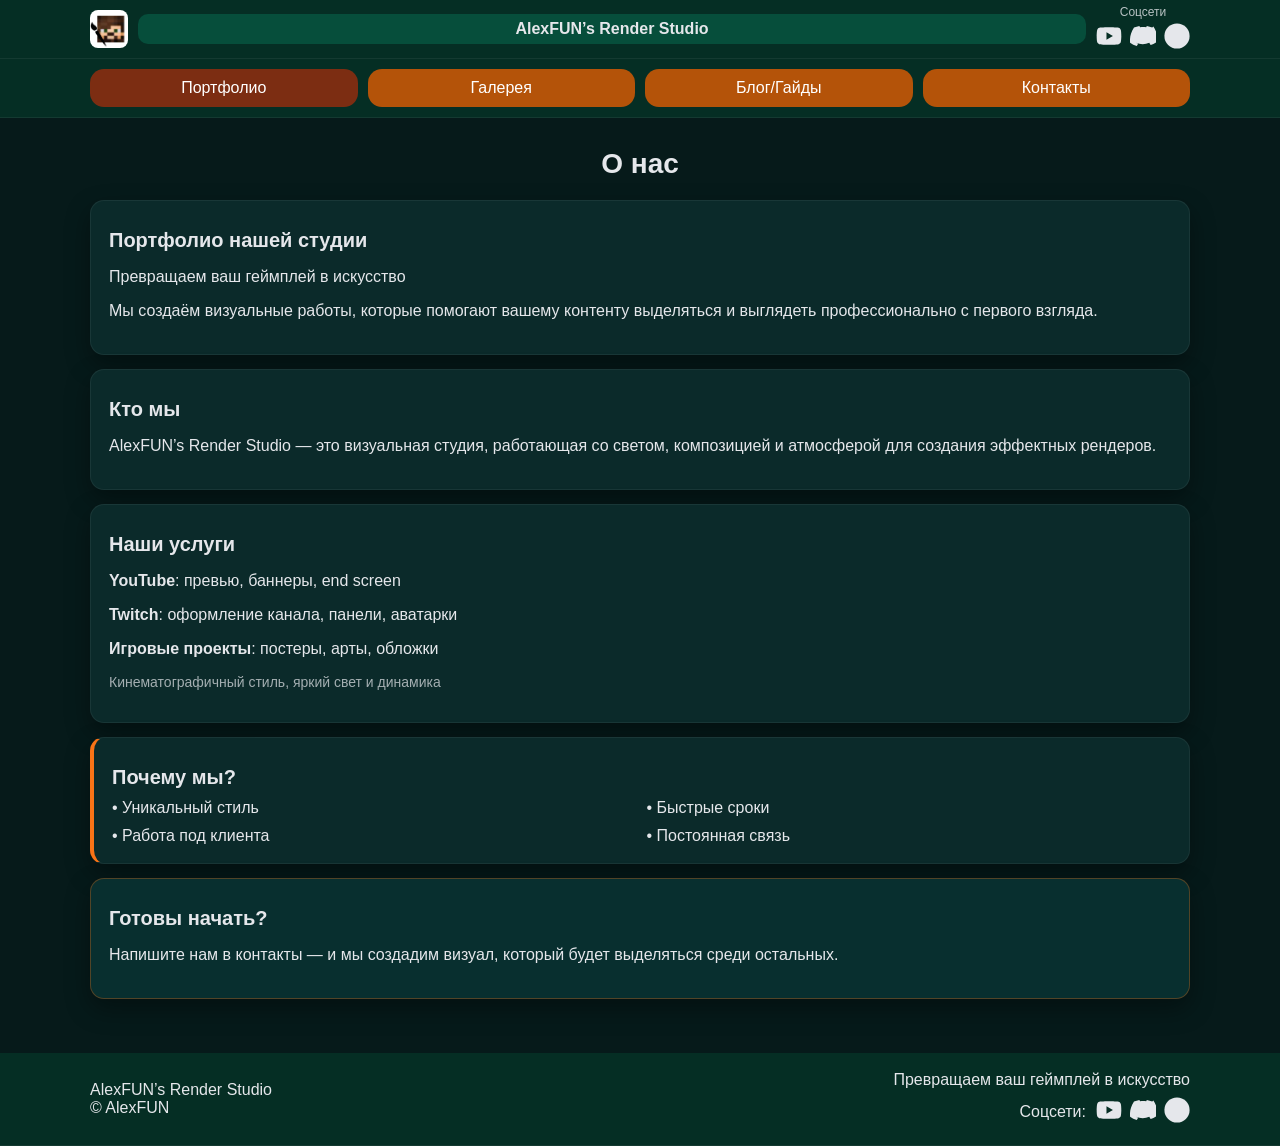
==== index.html @ eb2336ec "Update index.html" ====
<!DOCTYPE html>
<html lang="ru">
<head>
  <meta charset="UTF-8">
  <meta name="viewport" content="width=device-width, initial-scale=1.0">
  <title>Портфолио</title>
  <link rel="stylesheet" href="style.css">
</head>
<body>

<div class="page">

  <header class="top-header">
    <div class="header-inner">

      <div class="brand-left">
        <img class="logo" src="img/logo.jpg" alt="logo">
      </div>

      <div class="brand-center">
        AlexFUN’s Render Studio
      </div>

      <div class="social-top">
        <div class="social-label">Соцсети</div>
        <div class="social-icons">
          <a href="https://youtube.com/@alexfun_yt?si=rc8wTj687oJBsgTy" target="_blank" rel="noopener noreferrer">
            <svg class="social-icon" viewBox="0 0 576 512" aria-label="YouTube" role="img">
              <path d="M549.7 124.1C543.5 100.4 524.9 81.8 501.4 75.5 458.9 64 288.1 64 288.1 64S117.3 64 74.7 75.5C51.2 81.8 32.7 100.4 26.4 124.1 15 167 15 256.4 15 256.4s0 89.4 11.4 132.3c6.3 23.6 24.8 41.5 48.3 47.8 42.6 11.5 213.4 11.5 213.4 11.5s170.8 0 213.4-11.5c23.5-6.3 42-24.2 48.3-47.8 11.4-42.9 11.4-132.3 11.4-132.3s0-89.4-11.4-132.3zM232.2 337.6l0-162.4 142.7 81.2-142.7 81.2z"/>
            </svg>
          </a>
          <a href="https://discord.gg/whpRHEESE" target="_blank" rel="noopener noreferrer">
            <svg class="social-icon" viewBox="0 0 576 512" aria-label="Discord" role="img">
              <path d="M492.5 69.8c-38.1-17.5-78.4-30-119.7-37.1-5.5 9.9-10.5 20.2-14.9 30.6-44.6-6.8-89.9-6.8-134.4 0-4.5-10.5-9.5-20.7-15.1-30.6-41.3 7.1-81.6 19.6-119.7 37.1-76.2 113.8-97.1 224.9-86.9 334.5 44.4 32.9 94 58 146.8 74.2 11.3-15.4 21.4-31.8 30-48.8-15.8-6.1-31.2-13.4-45.9-21.9 96.2 43.9 200.4 43.9 295.5 0 8.8 17 18.8 33.3 30 48.8 52.9-16.2 102.6-41.3 147.1-74.2 12.3-126.8-20.5-236.9-86.9-334.5z"/>
            </svg>
          </a>
          <a href="https://t.me/AlexFUNRenderStudio" target="_blank" rel="noopener noreferrer">
            <svg class="social-icon" viewBox="0 0 512 512" aria-label="Telegram" role="img">
              <path d="M256 8a248 248 0 1 0 0 496 248 248 0 1 0 0-496z"/>
            </svg>
          </a>
        </div>
      </div>

    </div>
  </header>

  <nav class="nav-row">
    <div class="nav-inner">
      <div class="nav-links">
        <a class="pill active" href="index.html">Портфолио</a>
        <a class="pill" href="gallery.html">Галерея</a>
        <a class="pill" href="blog.html">Блог/Гайды</a>
        <a class="pill" href="contacts.html">Контакты</a>
      </div>
    </div>
  </nav>

  <main class="content">

    <h1 class="center">О нас</h1>

    <div class="card">
      <h2>Портфолио нашей студии</h2>
      <p>Превращаем ваш геймплей в искусство</p>
      <p>
        Мы создаём визуальные работы, которые помогают вашему контенту выделяться
        и выглядеть профессионально с первого взгляда.
      </p>
    </div>

    <div class="card">
      <h2>Кто мы</h2>
      <p>
        AlexFUN’s Render Studio — это визуальная студия, работающая со светом,
        композицией и атмосферой для создания эффектных рендеров.
      </p>
    </div>

    <div class="card">
      <h2>Наши услуги</h2>
      <p><b>YouTube</b>: превью, баннеры, end screen</p>
      <p><b>Twitch</b>: оформление канала, панели, аватарки</p>
      <p><b>Игровые проекты</b>: постеры, арты, обложки</p>
      <p class="muted">Кинематографичный стиль, яркий свет и динамика</p>
    </div>

    <div class="card highlight">
      <h2>Почему мы?</h2>
      <div class="grid-2">
        <div>• Уникальный стиль</div>
        <div>• Быстрые сроки</div>
        <div>• Работа под клиента</div>
        <div>• Постоянная связь</div>
      </div>
    </div>

    <div class="card call">
      <h2>Готовы начать?</h2>
      <p>
        Напишите нам в контакты — и мы создадим визуал,
        который будет выделяться среди остальных.
      </p>
    </div>

  </main>

  <footer class="footer">
    <div class="footer-inner">

      <div class="footer-left">
        <div class="footer-brand">AlexFUN’s Render Studio</div>
        <div class="copyright">© AlexFUN</div>
      </div>

      <div class="footer-right">
        <div>Превращаем ваш геймплей в искусство</div>
        <div class="footer-social">
          Соцсети:
          <div class="social-icons">
            <a href="https://youtube.com/@alexfun_yt?si=rc8wTj687oJBsgTy" target="_blank" rel="noopener noreferrer">
              <svg class="social-icon" viewBox="0 0 576 512" aria-label="YouTube" role="img">
                <path d="M549.7 124.1C543.5 100.4 524.9 81.8 501.4 75.5 458.9 64 288.1 64 288.1 64S117.3 64 74.7 75.5C51.2 81.8 32.7 100.4 26.4 124.1 15 167 15 256.4 15 256.4s0 89.4 11.4 132.3c6.3 23.6 24.8 41.5 48.3 47.8 42.6 11.5 213.4 11.5 213.4 11.5s170.8 0 213.4-11.5c23.5-6.3 42-24.2 48.3-47.8 11.4-42.9 11.4-132.3 11.4-132.3s0-89.4-11.4-132.3zM232.2 337.6l0-162.4 142.7 81.2-142.7 81.2z"/>
              </svg>
            </a>
            <a href="https://discord.gg/whpRHEESE" target="_blank" rel="noopener noreferrer">
              <svg class="social-icon" viewBox="0 0 576 512" aria-label="Discord" role="img">
                <path d="M492.5 69.8c-38.1-17.5-78.4-30-119.7-37.1-5.5 9.9-10.5 20.2-14.9 30.6-44.6-6.8-89.9-6.8-134.4 0-4.5-10.5-9.5-20.7-15.1-30.6-41.3 7.1-81.6 19.6-119.7 37.1-76.2 113.8-97.1 224.9-86.9 334.5 44.4 32.9 94 58 146.8 74.2 11.3-15.4 21.4-31.8 30-48.8-15.8-6.1-31.2-13.4-45.9-21.9 96.2 43.9 200.4 43.9 295.5 0 8.8 17 18.8 33.3 30 48.8 52.9-16.2 102.6-41.3 147.1-74.2 12.3-126.8-20.5-236.9-86.9-334.5z"/>
              </svg>
            </a>
            <a href="https://t.me/AlexFUNRenderStudio" target="_blank" rel="noopener noreferrer">
              <svg class="social-icon" viewBox="0 0 512 512" aria-label="Telegram" role="img">
                <path d="M256 8a248 248 0 1 0 0 496 248 248 0 1 0 0-496z"/>
              </svg>
            </a>
          </div>
        </div>
      </div>

    </div>
  </footer>

</div>

</body>
</html>
---- style.css ----
* {
  box-sizing: border-box;
}

html, body {
  margin: 0;
  padding: 0;
  font-family: Arial, Helvetica, sans-serif;
  background: #061a1a;
  color: #e5e7eb;
}

.page {
  min-height: 100vh;
  display: flex;
  flex-direction: column;
}

.header-inner,
.nav-inner,
.content,
.footer-inner {
  width: min(1100px, calc(100% - 24px));
  margin: 0 auto;
}

.top-header,
.nav-row,
.footer {
  background: #052e24;
  border-bottom: 1px solid rgba(255,255,255,0.06);
}

.header-inner {
  display: grid;
  grid-template-columns: auto 1fr auto;
  align-items: center;
  height: 58px;
  gap: 10px;
}

.brand-left {
  display: flex;
  align-items: center;
}

.logo {
  width: 38px;
  height: 38px;
  border-radius: 8px;
  object-fit: cover;
}

.brand-center {
  text-align: center;
  background: #064e3b;
  padding: 6px 14px;
  border-radius: 10px;
  font-weight: 600;
}

.social-top {
  display: flex;
  flex-direction: column;
  align-items: center;
  gap: 4px;
}

.social-label {
  font-size: 12px;
  opacity: 0.8;
}

.social-icons {
  display: flex;
  gap: 8px;
  align-items: center;
  justify-content: center;
}

.social-icon {
  width: 26px;
  height: 26px;
  fill: #e5e7eb;
  transition: 0.2s;
}

.social-icon:hover {
  fill: #f97316;
  transform: scale(1.15);
}

.nav-inner {
  display: flex;
  padding: 10px 0;
}

.nav-links {
  display: grid;
  grid-template-columns: repeat(4, 1fr);
  gap: 10px;
  width: 100%;
}

.pill {
  text-align: center;
  padding: 10px;
  border-radius: 14px;
  background: #b45309;
  color: #fff;
  text-decoration: none;
  font-weight: 500;
  transition: 0.2s;
}

.pill:hover {
  background: #9a3412;
  transform: translateY(-1px);
}

.pill.active {
  background: #7c2d12;
}

.content {
  flex: 1;
  padding: 20px 0 40px;
}

.center {
  text-align: center;
}

h1 {
  font-size: 28px;
  margin: 10px 0 20px;
}

h2 {
  font-size: 20px;
  margin: 10px 0;
}

.card {
  background: #0b2a2a;
  padding: 18px;
  border-radius: 14px;
  margin: 14px 0;
  border: 1px solid rgba(255,255,255,0.06);
  box-shadow: 0 10px 25px rgba(0,0,0,0.35);
  transition: 0.25s;
}

.card:hover {
  transform: translateY(-3px);
  border-color: rgba(249,115,22,0.5);
}

.highlight {
  border-left: 4px solid #f97316;
}

.call {
  background: #082f2f;
  border: 1px solid rgba(249,115,22,0.3);
}

.muted {
  opacity: 0.7;
  font-size: 14px;
}

.grid-2 {
  display: grid;
  grid-template-columns: 1fr 1fr;
  gap: 10px;
}

.slider {
  position: relative;
  height: 260px;
  margin: 20px 0;
  overflow: hidden;
  border-radius: 14px;
  background: #0b2a2a;
}

.slider-btn {
  position: absolute;
  top: 50%;
  transform: translateY(-50%);
  width: 42px;
  height: 42px;
  border-radius: 50%;
  border: none;
  background: #b45309;
  color: white;
  font-size: 18px;
  cursor: pointer;
  z-index: 10;
}

.slider-btn:hover {
  background: #9a3412;
}

.slider-btn.left {
  left: 10px;
}

.slider-btn.right {
  right: 10px;
}

.slider-track {
  position: relative;
  height: 100%;
}

.slide {
  position: absolute;
  inset: 0;
  opacity: 0;
  transition: 0.5s ease;
}

.slide.active {
  opacity: 1;
}

.slide img {
  width: 100%;
  height: 100%;
  object-fit: cover;
}

.gallery-grid {
  display: grid;
  grid-template-columns: repeat(3, 1fr);
  gap: 14px;
  margin: 20px 0;
}

.work-card {
  background: #0b2a2a;
  border-radius: 14px;
  overflow: hidden;
  border: 1px solid rgba(255,255,255,0.06);
  transition: 0.25s;
}

.work-card:hover {
  transform: translateY(-4px);
}

.work-card img {
  width: 100%;
  height: 180px;
  object-fit: cover;
}

.work-title {
  padding: 10px;
  font-size: 14px;
}

.footer {
  margin-top: auto;
  padding: 18px 0;
}

.footer-inner {
  display: flex;
  justify-content: space-between;
  align-items: center;
  gap: 20px;
}

.footer-right {
  display: flex;
  flex-direction: column;
  align-items: flex-end;
  gap: 8px;
  text-align: right;
}

.footer-social {
  display: flex;
  align-items: center;
  gap: 10px;
}

@media (max-width: 768px) {
  .nav-links {
    grid-template-columns: repeat(2, 1fr);
  }

  .grid-2 {
    grid-template-columns: 1fr;
  }

  .gallery-grid {
    grid-template-columns: 1fr;
  }

  .footer-inner {
    flex-direction: column;
    text-align: center;
  }

  .footer-right {
    align-items: center;
    text-align: center;
  }
}
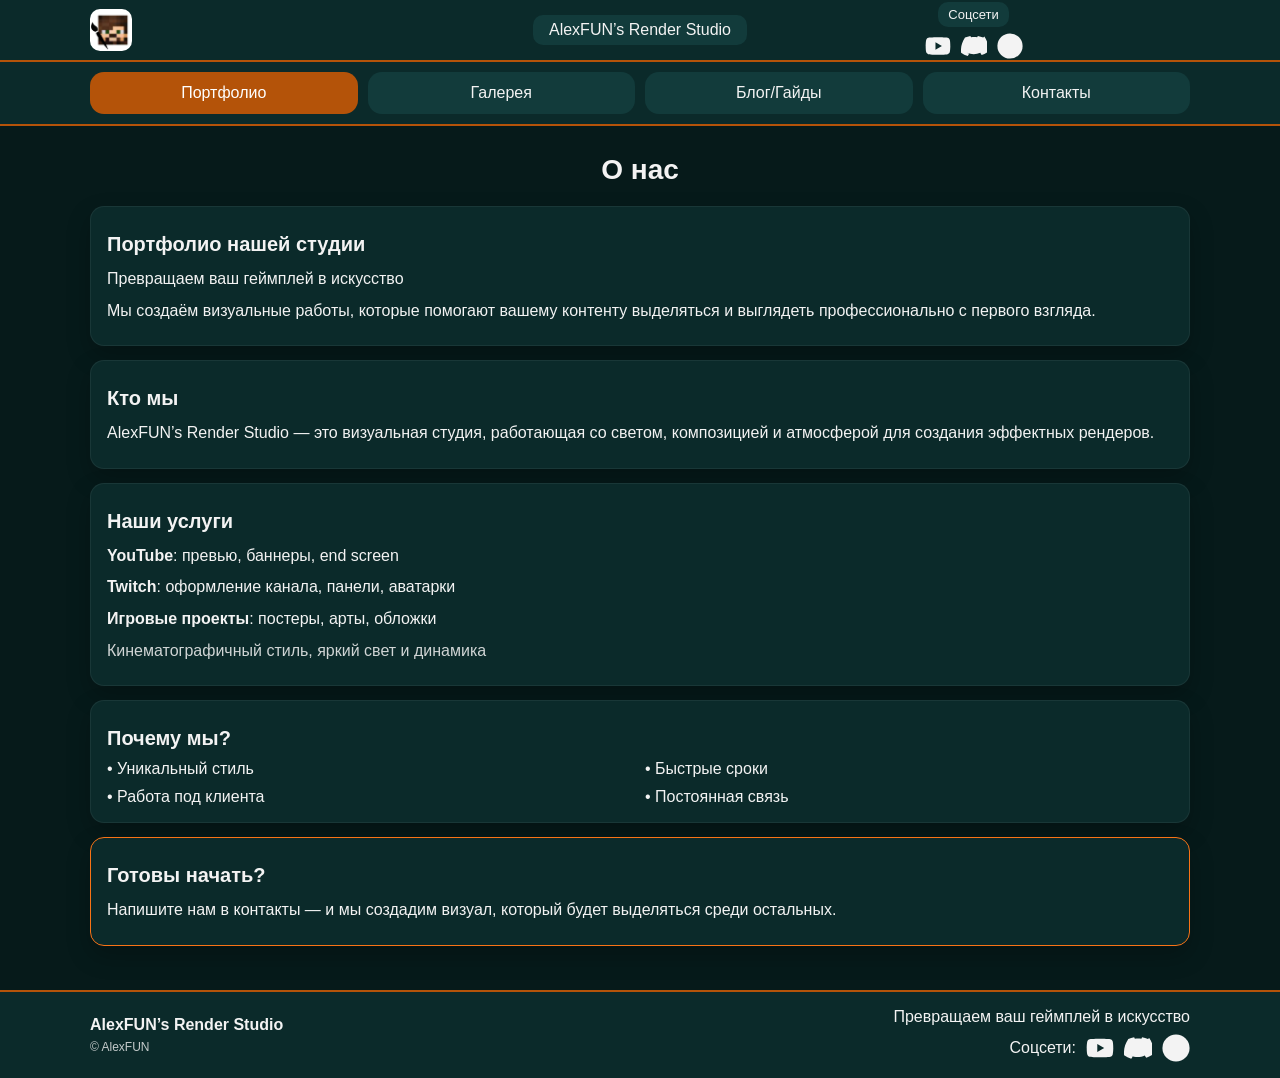
==== commit 747bdf0f: "Update index.html" ====
--- a/index.html
+++ b/index.html
@@ -85,7 +85,7 @@
       <p class="muted">Кинематографичный стиль, яркий свет и динамика</p>
     </div>
 
-    <div class="card highlight">
+    <div class="card">
       <h2>Почему мы?</h2>
       <div class="grid-2">
         <div>• Уникальный стиль</div>
--- a/style.css
+++ b/style.css
@@ -7,7 +7,7 @@
   padding: 0;
   font-family: Arial, Helvetica, sans-serif;
   background: #061a1a;
-  color: #e5e7eb;
+  color: #f3f3f3;
 }
 
 .page {
@@ -24,18 +24,16 @@
   margin: 0 auto;
 }
 
-.top-header,
-.nav-row,
-.footer {
-  background: #052e24;
-  border-bottom: 1px solid rgba(255,255,255,0.06);
+.top-header {
+  background: #0b2a2a;
+  border-bottom: 2px solid #b45309;
 }
 
 .header-inner {
-  display: grid;
-  grid-template-columns: auto 1fr auto;
-  align-items: center;
-  height: 58px;
+  height: 60px;
+  display: grid;
+  grid-template-columns: 1fr auto 1fr;
+  align-items: center;
   gap: 10px;
 }
 
@@ -45,53 +43,73 @@
 }
 
 .logo {
-  width: 38px;
-  height: 38px;
-  border-radius: 8px;
+  width: 42px;
+  height: 42px;
+  border-radius: 10px;
   object-fit: cover;
+  display: block;
 }
 
 .brand-center {
   text-align: center;
-  background: #064e3b;
-  padding: 6px 14px;
+  background: #123b3b;
+  padding: 6px 16px;
   border-radius: 10px;
-  font-weight: 600;
+  font-size: 16px;
+  white-space: nowrap;
 }
 
 .social-top {
-  display: flex;
-  flex-direction: column;
-  align-items: center;
-  gap: 4px;
+  display: grid;
+  justify-items: center;
+  gap: 6px;
 }
 
 .social-label {
-  font-size: 12px;
-  opacity: 0.8;
+  background: #123b3b;
+  padding: 5px 10px;
+  border-radius: 10px;
+  font-size: 13px;
 }
 
 .social-icons {
   display: flex;
-  gap: 8px;
-  align-items: center;
+  gap: 10px;
   justify-content: center;
+  align-items: center;
+}
+
+.social-icons a {
+  display: flex;
+  align-items: center;
+  justify-content: center;
+  line-height: 0;
+  text-decoration: none;
 }
 
 .social-icon {
   width: 26px;
   height: 26px;
-  fill: #e5e7eb;
+  display: block;
+  flex: 0 0 auto;
+  fill: currentColor;
+  color: #f3f3f3;
   transition: 0.2s;
 }
 
 .social-icon:hover {
-  fill: #f97316;
-  transform: scale(1.15);
+  color: #f97316;
+  transform: scale(1.12);
+}
+
+.nav-row {
+  background: #0b2a2a;
+  border-bottom: 2px solid #b45309;
 }
 
 .nav-inner {
   display: flex;
+  align-items: center;
   padding: 10px 0;
 }
 
@@ -103,28 +121,29 @@
 }
 
 .pill {
-  text-align: center;
-  padding: 10px;
+  display: flex;
+  align-items: center;
+  justify-content: center;
+  padding: 12px 0;
   border-radius: 14px;
+  background: #123b3b;
+  text-decoration: none;
+  color: #f3f3f3;
+  transition: 0.2s;
+}
+
+.pill:hover {
+  background: #1a4a4a;
+}
+
+.pill.active {
   background: #b45309;
   color: #fff;
-  text-decoration: none;
-  font-weight: 500;
-  transition: 0.2s;
-}
-
-.pill:hover {
-  background: #9a3412;
-  transform: translateY(-1px);
-}
-
-.pill.active {
-  background: #7c2d12;
 }
 
 .content {
   flex: 1;
-  padding: 20px 0 40px;
+  padding: 18px 0 30px;
 }
 
 .center {
@@ -143,65 +162,70 @@
 
 .card {
   background: #0b2a2a;
-  padding: 18px;
+  padding: 16px;
   border-radius: 14px;
   margin: 14px 0;
-  border: 1px solid rgba(255,255,255,0.06);
-  box-shadow: 0 10px 25px rgba(0,0,0,0.35);
-  transition: 0.25s;
-}
-
-.card:hover {
-  transform: translateY(-3px);
-  border-color: rgba(249,115,22,0.5);
-}
-
-.highlight {
-  border-left: 4px solid #f97316;
-}
-
-.call {
-  background: #082f2f;
-  border: 1px solid rgba(249,115,22,0.3);
+  border: 1px solid rgba(255, 255, 255, 0.06);
+  box-shadow: 0 10px 25px rgba(0, 0, 0, 0.22);
+}
+
+.card.highlight {
+  border-left: 0;
+}
+
+.card.call {
+  border: 1px solid #f97316;
+}
+
+.card p {
+  line-height: 1.6;
+  margin: 6px 0;
+}
+
+.grid-2 {
+  display: grid;
+  grid-template-columns: 1fr 1fr;
+  gap: 10px;
 }
 
 .muted {
-  opacity: 0.7;
-  font-size: 14px;
-}
-
-.grid-2 {
-  display: grid;
-  grid-template-columns: 1fr 1fr;
-  gap: 10px;
+  opacity: 0.85;
 }
 
 .slider {
   position: relative;
-  height: 260px;
-  margin: 20px 0;
+  height: 420px;
+  margin: 18px 0 28px;
   overflow: hidden;
-  border-radius: 14px;
-  background: #0b2a2a;
+  border-radius: 16px;
+  background: #0b2a2a;
+  border: 1px solid rgba(255, 255, 255, 0.06);
+}
+
+.slide img {
+  width: 100%;
+  height: 100%;
+  object-fit: contain;
+  background: #061a1a;
+  display: block;
 }
 
 .slider-btn {
   position: absolute;
   top: 50%;
   transform: translateY(-50%);
-  width: 42px;
-  height: 42px;
+  width: 46px;
+  height: 46px;
   border-radius: 50%;
   border: none;
   background: #b45309;
-  color: white;
-  font-size: 18px;
+  color: #fff;
   cursor: pointer;
-  z-index: 10;
+  z-index: 2;
 }
 
 .slider-btn:hover {
-  background: #9a3412;
+  background: #f97316;
 }
 
 .slider-btn.left {
@@ -210,28 +234,6 @@
 
 .slider-btn.right {
   right: 10px;
-}
-
-.slider-track {
-  position: relative;
-  height: 100%;
-}
-
-.slide {
-  position: absolute;
-  inset: 0;
-  opacity: 0;
-  transition: 0.5s ease;
-}
-
-.slide.active {
-  opacity: 1;
-}
-
-.slide img {
-  width: 100%;
-  height: 100%;
-  object-fit: cover;
 }
 
 .gallery-grid {
@@ -245,18 +247,20 @@
   background: #0b2a2a;
   border-radius: 14px;
   overflow: hidden;
-  border: 1px solid rgba(255,255,255,0.06);
-  transition: 0.25s;
+  border: 1px solid rgba(255, 255, 255, 0.06);
+  transition: 0.2s;
 }
 
 .work-card:hover {
-  transform: translateY(-4px);
+  transform: translateY(-3px);
+  border-color: #f97316;
 }
 
 .work-card img {
   width: 100%;
-  height: 180px;
+  height: 220px;
   object-fit: cover;
+  display: block;
 }
 
 .work-title {
@@ -264,9 +268,15 @@
   font-size: 14px;
 }
 
+.price-card p {
+  margin: 6px 0;
+}
+
 .footer {
+  background: #0b2a2a;
+  border-top: 2px solid #b45309;
   margin-top: auto;
-  padding: 18px 0;
+  padding: 16px 0;
 }
 
 .footer-inner {
@@ -274,6 +284,16 @@
   justify-content: space-between;
   align-items: center;
   gap: 20px;
+}
+
+.footer-left {
+  display: flex;
+  flex-direction: column;
+  gap: 6px;
+}
+
+.footer-brand {
+  font-weight: 600;
 }
 
 .footer-right {
@@ -290,7 +310,39 @@
   gap: 10px;
 }
 
+.footer-social .social-icons {
+  display: flex;
+  gap: 10px;
+  align-items: center;
+}
+
+.footer-social .social-icons a {
+  width: 28px;
+  height: 28px;
+}
+
+.footer-social .social-icon {
+  width: 100%;
+  height: 100%;
+}
+
+.copyright {
+  font-size: 12px;
+  opacity: 0.8;
+}
+
 @media (max-width: 768px) {
+  .header-inner {
+    grid-template-columns: 1fr;
+    height: auto;
+    padding: 10px 0;
+    justify-items: center;
+  }
+
+  .social-top {
+    margin-top: 6px;
+  }
+
   .nav-links {
     grid-template-columns: repeat(2, 1fr);
   }
@@ -312,4 +364,8 @@
     align-items: center;
     text-align: center;
   }
-}
+
+  .slider {
+    height: 280px;
+  }
+}
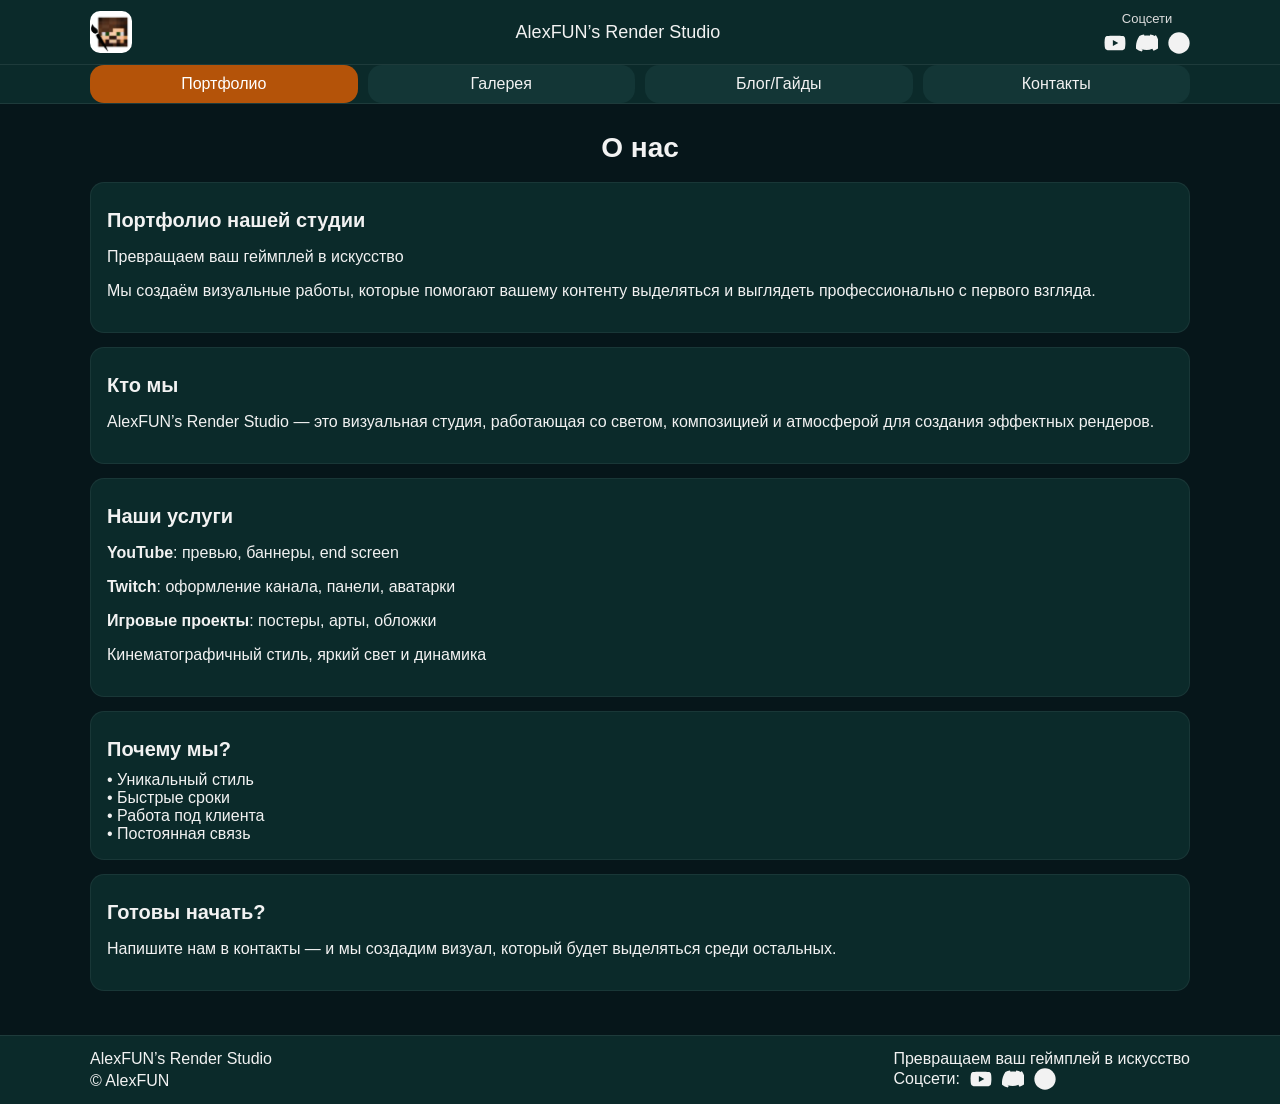
==== commit da1a24d9: "Update index.html" ====
--- a/index.html
+++ b/index.html
@@ -95,7 +95,7 @@
       </div>
     </div>
 
-    <div class="card call">
+    <div class="card">
       <h2>Готовы начать?</h2>
       <p>
         Напишите нам в контакты — и мы создадим визуал,
--- a/style.css
+++ b/style.css
@@ -6,8 +6,8 @@
   margin: 0;
   padding: 0;
   font-family: Arial, Helvetica, sans-serif;
-  background: #061a1a;
-  color: #f3f3f3;
+  background: #06161a;
+  color: #f2f2f2;
 }
 
 .page {
@@ -26,20 +26,20 @@
 
 .top-header {
   background: #0b2a2a;
-  border-bottom: 2px solid #b45309;
+  border-bottom: 1px solid rgba(255,255,255,0.08);
 }
 
 .header-inner {
-  height: 60px;
-  display: grid;
-  grid-template-columns: 1fr auto 1fr;
-  align-items: center;
-  gap: 10px;
+  height: 64px;
+  display: flex;
+  align-items: center;
+  justify-content: space-between;
 }
 
 .brand-left {
   display: flex;
   align-items: center;
+  gap: 10px;
 }
 
 .logo {
@@ -47,16 +47,52 @@
   height: 42px;
   border-radius: 10px;
   object-fit: cover;
-  display: block;
 }
 
 .brand-center {
-  text-align: center;
-  background: #123b3b;
-  padding: 6px 16px;
-  border-radius: 10px;
-  font-size: 16px;
-  white-space: nowrap;
+  font-size: 18px;
+  font-weight: 500;
+  color: #f2f2f2;
+}
+
+.nav-row {
+  background: #0b2a2a;
+  border-bottom: 1px solid rgba(255,255,255,0.08);
+}
+
+.nav-inner {
+  display: flex;
+  align-items: center;
+  justify-content: space-between;
+  gap: 10px;
+}
+
+.nav-links {
+  display: grid;
+  grid-template-columns: repeat(4, 1fr);
+  gap: 10px;
+  width: 100%;
+}
+
+.pill {
+  display: flex;
+  align-items: center;
+  justify-content: center;
+  padding: 10px 12px;
+  border-radius: 14px;
+  background: #133636;
+  color: #f2f2f2;
+  text-decoration: none;
+  transition: 0.2s;
+}
+
+.pill:hover {
+  background: #1a4a4a;
+}
+
+.pill.active {
+  background: #b45309;
+  color: #fff;
 }
 
 .social-top {
@@ -66,162 +102,182 @@
 }
 
 .social-label {
-  background: #123b3b;
-  padding: 5px 10px;
+  font-size: 13px;
+  color: #ddd;
+}
+
+.social-icons {
+  display: flex;
+  gap: 10px;
+  align-items: center;
+}
+
+.social-icons a {
+  display: flex;
+  align-items: center;
+  justify-content: center;
+}
+
+.social-icon {
+  width: 22px;
+  height: 22px;
+  fill: #f2f2f2;
+  transition: 0.2s;
+}
+
+.social-icon:hover {
+  fill: #b45309;
+  transform: scale(1.1);
+}
+
+.content {
+  padding: 18px 0 30px;
+}
+
+.center {
+  text-align: center;
+}
+
+h1 {
+  margin: 10px 0 18px;
+  font-size: 28px;
+}
+
+h2 {
+  margin: 10px 0;
+  font-size: 20px;
+}
+
+.card {
+  background: #0b2a2a;
+  border: 1px solid rgba(255,255,255,0.06);
+  border-radius: 14px;
+  padding: 16px;
+  margin: 14px 0;
+  transition: transform 0.2s ease, box-shadow 0.2s ease, border-color 0.2s ease;
+}
+
+.card:hover {
+  transform: translateY(-3px);
+  border-color: #b45309;
+  box-shadow: 0 12px 26px rgba(0,0,0,0.3);
+}
+
+.text-block {
+  margin: 14px 0;
+  line-height: 1.5;
+}
+
+.form input,
+.form textarea {
+  width: 100%;
+  padding: 10px;
+  margin-bottom: 10px;
   border-radius: 10px;
-  font-size: 13px;
-}
-
-.social-icons {
-  display: flex;
-  gap: 10px;
-  justify-content: center;
-  align-items: center;
-}
-
-.social-icons a {
-  display: flex;
-  align-items: center;
-  justify-content: center;
-  line-height: 0;
-  text-decoration: none;
-}
-
-.social-icon {
-  width: 26px;
-  height: 26px;
-  display: block;
-  flex: 0 0 auto;
-  fill: currentColor;
-  color: #f3f3f3;
-  transition: 0.2s;
-}
-
-.social-icon:hover {
-  color: #f97316;
-  transform: scale(1.12);
-}
-
-.nav-row {
-  background: #0b2a2a;
-  border-bottom: 2px solid #b45309;
-}
-
-.nav-inner {
-  display: flex;
-  align-items: center;
-  padding: 10px 0;
-}
-
-.nav-links {
-  display: grid;
-  grid-template-columns: repeat(4, 1fr);
-  gap: 10px;
-  width: 100%;
-}
-
-.pill {
-  display: flex;
-  align-items: center;
-  justify-content: center;
-  padding: 12px 0;
-  border-radius: 14px;
-  background: #123b3b;
-  text-decoration: none;
-  color: #f3f3f3;
-  transition: 0.2s;
-}
-
-.pill:hover {
-  background: #1a4a4a;
-}
-
-.pill.active {
+  border: none;
+  background: #133636;
+  color: #fff;
+  outline: none;
+}
+
+.form textarea {
+  min-height: 110px;
+  resize: none;
+}
+
+.form button {
+  padding: 10px 14px;
+  border: none;
+  border-radius: 10px;
   background: #b45309;
   color: #fff;
-}
-
-.content {
-  flex: 1;
-  padding: 18px 0 30px;
-}
-
-.center {
-  text-align: center;
-}
-
-h1 {
-  font-size: 28px;
-  margin: 10px 0 20px;
-}
-
-h2 {
-  font-size: 20px;
-  margin: 10px 0;
-}
-
-.card {
-  background: #0b2a2a;
-  padding: 16px;
+  cursor: pointer;
+  transition: 0.2s;
+}
+
+.form button:hover {
+  background: #f97316;
+}
+
+.gallery-grid {
+  display: grid;
+  grid-template-columns: repeat(3, 1fr);
+  gap: 14px;
+  margin: 18px 0;
+}
+
+.work-card {
+  background: #0b2a2a;
   border-radius: 14px;
-  margin: 14px 0;
-  border: 1px solid rgba(255, 255, 255, 0.06);
-  box-shadow: 0 10px 25px rgba(0, 0, 0, 0.22);
-}
-
-.card.highlight {
-  border-left: 0;
-}
-
-.card.call {
-  border: 1px solid #f97316;
-}
-
-.card p {
-  line-height: 1.6;
-  margin: 6px 0;
-}
-
-.grid-2 {
-  display: grid;
-  grid-template-columns: 1fr 1fr;
-  gap: 10px;
-}
-
-.muted {
-  opacity: 0.85;
+  overflow: hidden;
+  border: 1px solid rgba(255,255,255,0.06);
+  transition: 0.2s;
+}
+
+.work-card:hover {
+  transform: translateY(-4px);
+  border-color: #b45309;
+}
+
+.work-card img {
+  width: 100%;
+  height: 200px;
+  object-fit: cover;
+  display: block;
+}
+
+.work-title {
+  padding: 10px;
+  font-size: 14px;
 }
 
 .slider {
+  height: 420px;
+  border-radius: 16px;
+  overflow: hidden;
+  background: #0b2a2a;
   position: relative;
-  height: 420px;
-  margin: 18px 0 28px;
-  overflow: hidden;
-  border-radius: 16px;
-  background: #0b2a2a;
-  border: 1px solid rgba(255, 255, 255, 0.06);
+  margin: 18px 0;
+  border: 1px solid rgba(255,255,255,0.06);
+}
+
+.slider-track {
+  position: relative;
+  width: 100%;
+  height: 100%;
+}
+
+.slide {
+  position: absolute;
+  inset: 0;
+  opacity: 0;
+  transition: opacity 0.5s ease;
+}
+
+.slide.active {
+  opacity: 1;
 }
 
 .slide img {
   width: 100%;
   height: 100%;
   object-fit: contain;
-  background: #061a1a;
-  display: block;
+  background: #06161a;
 }
 
 .slider-btn {
   position: absolute;
   top: 50%;
   transform: translateY(-50%);
-  width: 46px;
-  height: 46px;
+  width: 44px;
+  height: 44px;
   border-radius: 50%;
   border: none;
   background: #b45309;
   color: #fff;
   cursor: pointer;
   z-index: 2;
+  transition: 0.2s;
 }
 
 .slider-btn:hover {
@@ -236,119 +292,38 @@
   right: 10px;
 }
 
-.gallery-grid {
-  display: grid;
-  grid-template-columns: repeat(3, 1fr);
+.footer {
+  margin-top: auto;
+  background: #0b2a2a;
+  border-top: 1px solid rgba(255,255,255,0.08);
+  padding: 14px 0;
+}
+
+.footer-inner {
+  display: flex;
+  justify-content: space-between;
+  align-items: center;
   gap: 14px;
-  margin: 20px 0;
-}
-
-.work-card {
-  background: #0b2a2a;
-  border-radius: 14px;
-  overflow: hidden;
-  border: 1px solid rgba(255, 255, 255, 0.06);
-  transition: 0.2s;
-}
-
-.work-card:hover {
-  transform: translateY(-3px);
-  border-color: #f97316;
-}
-
-.work-card img {
-  width: 100%;
-  height: 220px;
-  object-fit: cover;
-  display: block;
-}
-
-.work-title {
-  padding: 10px;
-  font-size: 14px;
-}
-
-.price-card p {
-  margin: 6px 0;
-}
-
-.footer {
-  background: #0b2a2a;
-  border-top: 2px solid #b45309;
-  margin-top: auto;
-  padding: 16px 0;
-}
-
-.footer-inner {
-  display: flex;
-  justify-content: space-between;
-  align-items: center;
-  gap: 20px;
-}
-
-.footer-left {
-  display: flex;
-  flex-direction: column;
-  gap: 6px;
 }
 
 .footer-brand {
-  font-weight: 600;
+  font-size: 16px;
+  margin-bottom: 4px;
+}
+
+.footer-social {
+  display: flex;
+  align-items: center;
+  gap: 10px;
 }
 
 .footer-right {
-  display: flex;
-  flex-direction: column;
-  align-items: flex-end;
-  gap: 8px;
   text-align: right;
 }
 
-.footer-social {
-  display: flex;
-  align-items: center;
-  gap: 10px;
-}
-
-.footer-social .social-icons {
-  display: flex;
-  gap: 10px;
-  align-items: center;
-}
-
-.footer-social .social-icons a {
-  width: 28px;
-  height: 28px;
-}
-
-.footer-social .social-icon {
-  width: 100%;
-  height: 100%;
-}
-
-.copyright {
-  font-size: 12px;
-  opacity: 0.8;
-}
-
 @media (max-width: 768px) {
-  .header-inner {
-    grid-template-columns: 1fr;
-    height: auto;
-    padding: 10px 0;
-    justify-items: center;
-  }
-
-  .social-top {
-    margin-top: 6px;
-  }
-
   .nav-links {
     grid-template-columns: repeat(2, 1fr);
-  }
-
-  .grid-2 {
-    grid-template-columns: 1fr;
   }
 
   .gallery-grid {
@@ -361,11 +336,6 @@
   }
 
   .footer-right {
-    align-items: center;
     text-align: center;
   }
-
-  .slider {
-    height: 280px;
-  }
-}
+}
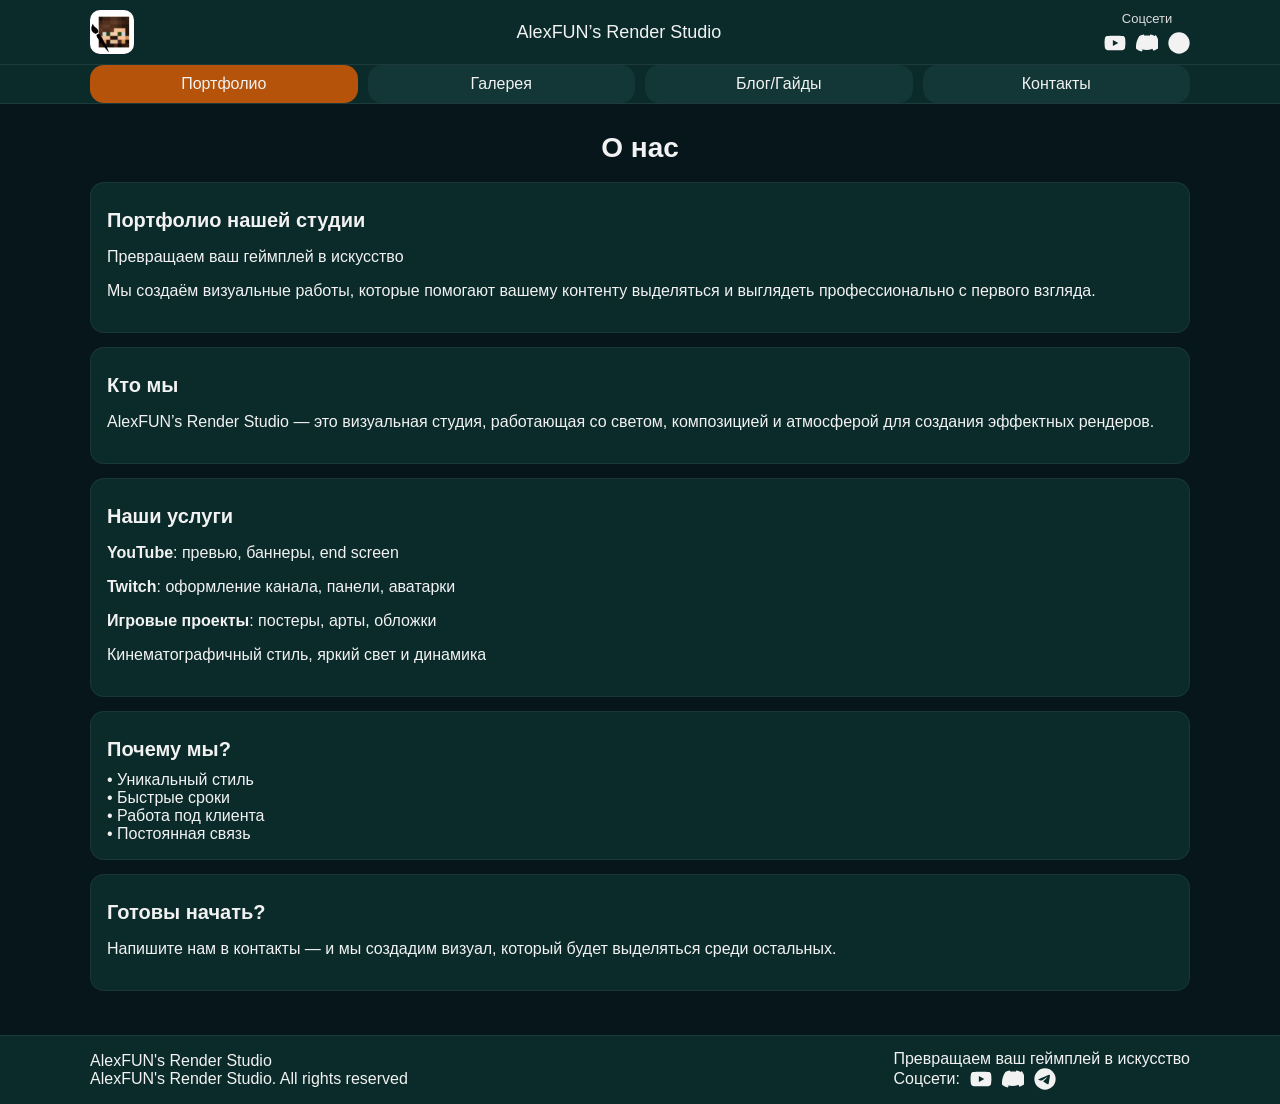
==== commit b9add3fb: "Update index.html" ====
--- a/index.html
+++ b/index.html
@@ -104,15 +104,14 @@
     </div>
 
   </main>
-
+  
   <footer class="footer">
     <div class="footer-inner">
-
       <div class="footer-left">
-        <div class="footer-brand">AlexFUN’s Render Studio</div>
-        <div class="copyright">© AlexFUN</div>
+        <div class="footer-brand">AlexFUN's Render Studio</div>
+        <div class="copyright">AlexFUN's Render Studio. All rights reserved</div>
       </div>
-
+  
       <div class="footer-right">
         <div>Превращаем ваш геймплей в искусство</div>
         <div class="footer-social">
@@ -130,13 +129,12 @@
             </a>
             <a href="https://t.me/AlexFUNRenderStudio" target="_blank" rel="noopener noreferrer">
               <svg class="social-icon" viewBox="0 0 512 512" aria-label="Telegram" role="img">
-                <path d="M256 8a248 248 0 1 0 0 496 248 248 0 1 0 0-496z"/>
+                <path d="M256 8a248 248 0 1 0 0 496 248 248 0 1 0 0-496zM371 176.7c-3.7 39.2-19.9 134.4-28.1 178.3-3.5 18.6-10.3 24.8-16.9 25.4-14.4 1.3-25.3-9.5-39.3-18.7-21.8-14.3-34.2-23.2-55.3-37.2-24.5-16.1-8.6-25 5.3-39.5 3.7-3.8 67.1-61.5 68.3-66.7 .2-.7 .3-3.1-1.2-4.4s-3.6-.8-5.1-.5c-2.2 .5-37.1 23.5-104.6 69.1-9.9 6.8-18.9 10.1-26.9 9.9-8.9-.2-25.9-5-38.6-9.1-15.5-5-27.9-7.7-26.8-16.3 .6-4.5 6.7-9 18.4-13.7 72.3-31.5 120.5-52.3 144.6-62.3 68.9-28.6 83.2-33.6 92.5-33.8 2.1 0 6.6 .5 9.6 2.9 2 1.7 3.2 4.1 3.5 6.7 .5 3.2 .6 6.5 .4 9.8z"/>
               </svg>
             </a>
           </div>
         </div>
       </div>
-
     </div>
   </footer>
 
--- a/style.css
+++ b/style.css
@@ -39,12 +39,11 @@
 .brand-left {
   display: flex;
   align-items: center;
-  gap: 10px;
 }
 
 .logo {
-  width: 42px;
-  height: 42px;
+  width: 44px;
+  height: 44px;
   border-radius: 10px;
   object-fit: cover;
 }
@@ -52,7 +51,6 @@
 .brand-center {
   font-size: 18px;
   font-weight: 500;
-  color: #f2f2f2;
 }
 
 .nav-row {
@@ -63,8 +61,6 @@
 .nav-inner {
   display: flex;
   align-items: center;
-  justify-content: space-between;
-  gap: 10px;
 }
 
 .nav-links {
@@ -92,7 +88,6 @@
 
 .pill.active {
   background: #b45309;
-  color: #fff;
 }
 
 .social-top {
@@ -109,13 +104,10 @@
 .social-icons {
   display: flex;
   gap: 10px;
-  align-items: center;
 }
 
 .social-icons a {
   display: flex;
-  align-items: center;
-  justify-content: center;
 }
 
 .social-icon {
@@ -126,7 +118,7 @@
 }
 
 .social-icon:hover {
-  fill: #b45309;
+  fill: #f97316;
   transform: scale(1.1);
 }
 
@@ -154,56 +146,22 @@
   border-radius: 14px;
   padding: 16px;
   margin: 14px 0;
-  transition: transform 0.2s ease, box-shadow 0.2s ease, border-color 0.2s ease;
+  transition: 0.2s;
 }
 
 .card:hover {
   transform: translateY(-3px);
   border-color: #b45309;
-  box-shadow: 0 12px 26px rgba(0,0,0,0.3);
 }
 
 .text-block {
-  margin: 14px 0;
   line-height: 1.5;
-}
-
-.form input,
-.form textarea {
-  width: 100%;
-  padding: 10px;
-  margin-bottom: 10px;
-  border-radius: 10px;
-  border: none;
-  background: #133636;
-  color: #fff;
-  outline: none;
-}
-
-.form textarea {
-  min-height: 110px;
-  resize: none;
-}
-
-.form button {
-  padding: 10px 14px;
-  border: none;
-  border-radius: 10px;
-  background: #b45309;
-  color: #fff;
-  cursor: pointer;
-  transition: 0.2s;
-}
-
-.form button:hover {
-  background: #f97316;
 }
 
 .gallery-grid {
   display: grid;
   grid-template-columns: repeat(3, 1fr);
   gap: 14px;
-  margin: 18px 0;
 }
 
 .work-card {
@@ -221,48 +179,28 @@
 
 .work-card img {
   width: 100%;
-  height: 200px;
+  height: 220px;
   object-fit: cover;
-  display: block;
 }
 
 .work-title {
   padding: 10px;
-  font-size: 14px;
 }
 
 .slider {
-  height: 420px;
+  height: 450px;
+  background: #0b2a2a;
   border-radius: 16px;
   overflow: hidden;
-  background: #0b2a2a;
   position: relative;
   margin: 18px 0;
   border: 1px solid rgba(255,255,255,0.06);
 }
 
-.slider-track {
-  position: relative;
-  width: 100%;
-  height: 100%;
-}
-
-.slide {
-  position: absolute;
-  inset: 0;
-  opacity: 0;
-  transition: opacity 0.5s ease;
-}
-
-.slide.active {
-  opacity: 1;
-}
-
-.slide img {
+.slider img {
   width: 100%;
   height: 100%;
   object-fit: contain;
-  background: #06161a;
 }
 
 .slider-btn {
@@ -274,10 +212,8 @@
   border-radius: 50%;
   border: none;
   background: #b45309;
-  color: #fff;
+  color: white;
   cursor: pointer;
-  z-index: 2;
-  transition: 0.2s;
 }
 
 .slider-btn:hover {
@@ -303,22 +239,20 @@
   display: flex;
   justify-content: space-between;
   align-items: center;
-  gap: 14px;
 }
 
 .footer-brand {
   font-size: 16px;
-  margin-bottom: 4px;
-}
-
-.footer-social {
-  display: flex;
-  align-items: center;
-  gap: 10px;
 }
 
 .footer-right {
   text-align: right;
+}
+
+.footer-social {
+  display: flex;
+  align-items: center;
+  gap: 10px;
 }
 
 @media (max-width: 768px) {
@@ -333,9 +267,6 @@
   .footer-inner {
     flex-direction: column;
     text-align: center;
+    gap: 10px;
   }
-
-  .footer-right {
-    text-align: center;
-  }
-}
+}
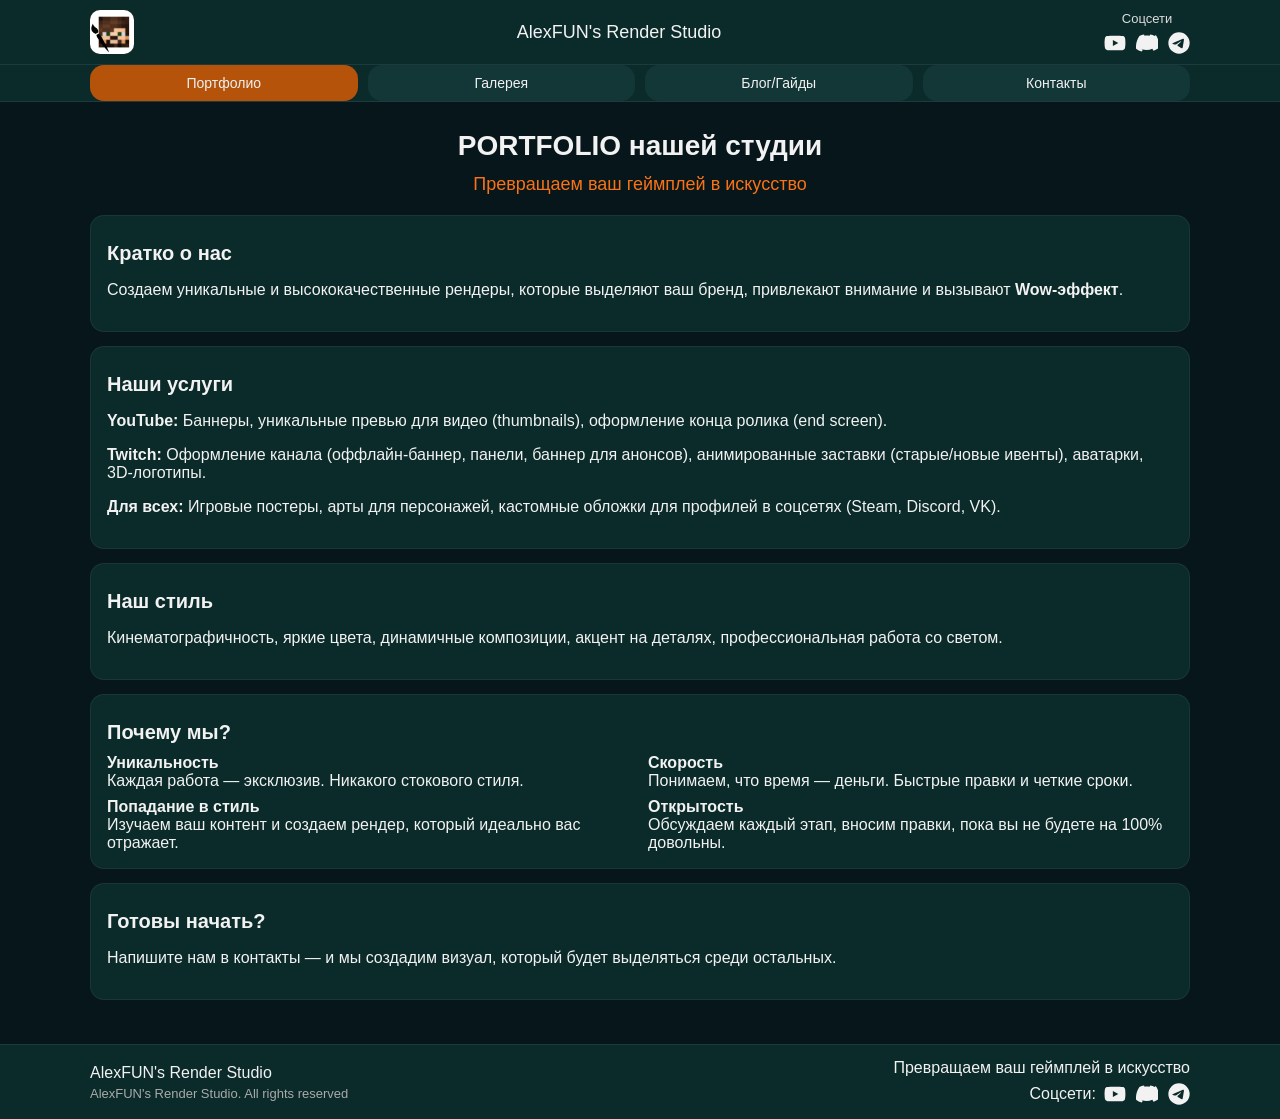
==== commit 1665e49c: "Update index.html" ====
--- a/index.html
+++ b/index.html
@@ -18,7 +18,7 @@
       </div>
 
       <div class="brand-center">
-        AlexFUN’s Render Studio
+        AlexFUN's Render Studio
       </div>
 
       <div class="social-top">
@@ -36,7 +36,7 @@
           </a>
           <a href="https://t.me/AlexFUNRenderStudio" target="_blank" rel="noopener noreferrer">
             <svg class="social-icon" viewBox="0 0 512 512" aria-label="Telegram" role="img">
-              <path d="M256 8a248 248 0 1 0 0 496 248 248 0 1 0 0-496z"/>
+              <path d="M256 8a248 248 0 1 0 0 496 248 248 0 1 0 0-496zM371 176.7c-3.7 39.2-19.9 134.4-28.1 178.3-3.5 18.6-10.3 24.8-16.9 25.4-14.4 1.3-25.3-9.5-39.3-18.7-21.8-14.3-34.2-23.2-55.3-37.2-24.5-16.1-8.6-25 5.3-39.5 3.7-3.8 67.1-61.5 68.3-66.7 .2-.7 .3-3.1-1.2-4.4s-3.6-.8-5.1-.5c-2.2 .5-37.1 23.5-104.6 69.1-9.9 6.8-18.9 10.1-26.9 9.9-8.9-.2-25.9-5-38.6-9.1-15.5-5-27.9-7.7-26.8-16.3 .6-4.5 6.7-9 18.4-13.7 72.3-31.5 120.5-52.3 144.6-62.3 68.9-28.6 83.2-33.6 92.5-33.8 2.1 0 6.6 .5 9.6 2.9 2 1.7 3.2 4.1 3.5 6.7 .5 3.2 .6 6.5 .4 9.8z"/>
             </svg>
           </a>
         </div>
@@ -58,60 +58,62 @@
 
   <main class="content">
 
-    <h1 class="center">О нас</h1>
+    <h1 class="center">PORTFOLIO нашей студии</h1>
+    <p class="center" style="color: #f97316; font-weight: 500; margin: -6px 0 20px; font-size: 18px;">Превращаем ваш геймплей в искусство</p>
 
     <div class="card">
-      <h2>Портфолио нашей студии</h2>
-      <p>Превращаем ваш геймплей в искусство</p>
-      <p>
-        Мы создаём визуальные работы, которые помогают вашему контенту выделяться
-        и выглядеть профессионально с первого взгляда.
-      </p>
-    </div>
-
-    <div class="card">
-      <h2>Кто мы</h2>
-      <p>
-        AlexFUN’s Render Studio — это визуальная студия, работающая со светом,
-        композицией и атмосферой для создания эффектных рендеров.
-      </p>
+      <h2>Кратко о нас</h2>
+      <p>Создаем уникальные и высококачественные рендеры, которые выделяют ваш бренд, привлекают внимание и вызывают <b>Wow-эффект</b>.</p>
     </div>
 
     <div class="card">
       <h2>Наши услуги</h2>
-      <p><b>YouTube</b>: превью, баннеры, end screen</p>
-      <p><b>Twitch</b>: оформление канала, панели, аватарки</p>
-      <p><b>Игровые проекты</b>: постеры, арты, обложки</p>
-      <p class="muted">Кинематографичный стиль, яркий свет и динамика</p>
+      <p><b>YouTube:</b> Баннеры, уникальные превью для видео (thumbnails), оформление конца ролика (end screen).</p>
+      <p><b>Twitch:</b> Оформление канала (оффлайн-баннер, панели, баннер для анонсов), анимированные заставки (старые/новые ивенты), аватарки, 3D-логотипы.</p>
+      <p><b>Для всех:</b> Игровые постеры, арты для персонажей, кастомные обложки для профилей в соцсетях (Steam, Discord, VK).</p>
+    </div>
+
+    <div class="card">
+      <h2>Наш стиль</h2>
+      <p>Кинематографичность, яркие цвета, динамичные композиции, акцент на деталях, профессиональная работа со светом.</p>
     </div>
 
     <div class="card">
       <h2>Почему мы?</h2>
       <div class="grid-2">
-        <div>• Уникальный стиль</div>
-        <div>• Быстрые сроки</div>
-        <div>• Работа под клиента</div>
-        <div>• Постоянная связь</div>
+        <div>
+          <b>Уникальность</b><br>
+          Каждая работа — эксклюзив. Никакого стокового стиля.
+        </div>
+        <div>
+          <b>Скорость</b><br>
+          Понимаем, что время — деньги. Быстрые правки и четкие сроки.
+        </div>
+        <div>
+          <b>Попадание в стиль</b><br>
+          Изучаем ваш контент и создаем рендер, который идеально вас отражает.
+        </div>
+        <div>
+          <b>Открытость</b><br>
+          Обсуждаем каждый этап, вносим правки, пока вы не будете на 100% довольны.
+        </div>
       </div>
     </div>
 
     <div class="card">
       <h2>Готовы начать?</h2>
-      <p>
-        Напишите нам в контакты — и мы создадим визуал,
-        который будет выделяться среди остальных.
-      </p>
+      <p>Напишите нам в контакты — и мы создадим визуал, который будет выделяться среди остальных.</p>
     </div>
 
   </main>
-  
+
   <footer class="footer">
     <div class="footer-inner">
       <div class="footer-left">
         <div class="footer-brand">AlexFUN's Render Studio</div>
         <div class="copyright">AlexFUN's Render Studio. All rights reserved</div>
       </div>
-  
+
       <div class="footer-right">
         <div>Превращаем ваш геймплей в искусство</div>
         <div class="footer-social">
--- a/style.css
+++ b/style.css
@@ -80,6 +80,7 @@
   color: #f2f2f2;
   text-decoration: none;
   transition: 0.2s;
+  font-size: 14px;
 }
 
 .pill:hover {
@@ -156,6 +157,12 @@
 
 .text-block {
   line-height: 1.5;
+}
+
+.grid-2 {
+  display: grid;
+  grid-template-columns: repeat(2, 1fr);
+  gap: 8px 16px;
 }
 
 .gallery-grid {
@@ -214,6 +221,9 @@
   background: #b45309;
   color: white;
   cursor: pointer;
+  font-size: 18px;
+  z-index: 2;
+  transition: 0.2s;
 }
 
 .slider-btn:hover {
@@ -241,18 +251,91 @@
   align-items: center;
 }
 
+.footer-left {
+  display: flex;
+  flex-direction: column;
+  gap: 4px;
+}
+
 .footer-brand {
   font-size: 16px;
+  font-weight: 500;
+}
+
+.copyright {
+  font-size: 13px;
+  color: #aaa;
 }
 
 .footer-right {
   text-align: right;
+  display: flex;
+  flex-direction: column;
+  gap: 6px;
+  align-items: flex-end;
 }
 
 .footer-social {
   display: flex;
   align-items: center;
-  gap: 10px;
+  gap: 8px;
+}
+
+.form {
+  display: flex;
+  flex-direction: column;
+  gap: 12px;
+}
+
+.form-row {
+  display: grid;
+  grid-template-columns: 1fr 1fr;
+  gap: 12px;
+}
+
+.form input,
+.form textarea {
+  width: 100%;
+  padding: 12px 14px;
+  border-radius: 10px;
+  border: 1px solid rgba(255,255,255,0.1);
+  background: #133636;
+  color: #f2f2f2;
+  font-size: 14px;
+  outline: none;
+  transition: 0.2s;
+}
+
+.form input:focus,
+.form textarea:focus {
+  border-color: #b45309;
+}
+
+.form textarea {
+  min-height: 120px;
+  resize: vertical;
+}
+
+.form button {
+  padding: 12px 24px;
+  border-radius: 10px;
+  border: none;
+  background: #b45309;
+  color: white;
+  font-size: 15px;
+  font-weight: 500;
+  cursor: pointer;
+  transition: 0.2s;
+  align-self: flex-start;
+}
+
+.form button:hover {
+  background: #f97316;
+}
+
+.muted {
+  color: #aaa;
+  font-size: 14px;
 }
 
 @media (max-width: 768px) {
@@ -269,4 +352,47 @@
     text-align: center;
     gap: 10px;
   }
-}
+
+  .footer-right {
+    align-items: center;
+    text-align: center;
+  }
+
+  .grid-2 {
+    grid-template-columns: 1fr;
+  }
+
+  .form-row {
+    grid-template-columns: 1fr;
+  }
+
+  .slider {
+    height: 300px;
+  }
+
+  .slider-btn {
+    width: 40px;
+    height: 40px;
+    font-size: 16px;
+  }
+
+  .slider-btn.left {
+    left: 6px;
+  }
+
+  .slider-btn.right {
+    right: 6px;
+  }
+
+  .work-card img {
+    height: 200px;
+  }
+
+  h1 {
+    font-size: 24px;
+  }
+
+  h2 {
+    font-size: 18px;
+  }
+}
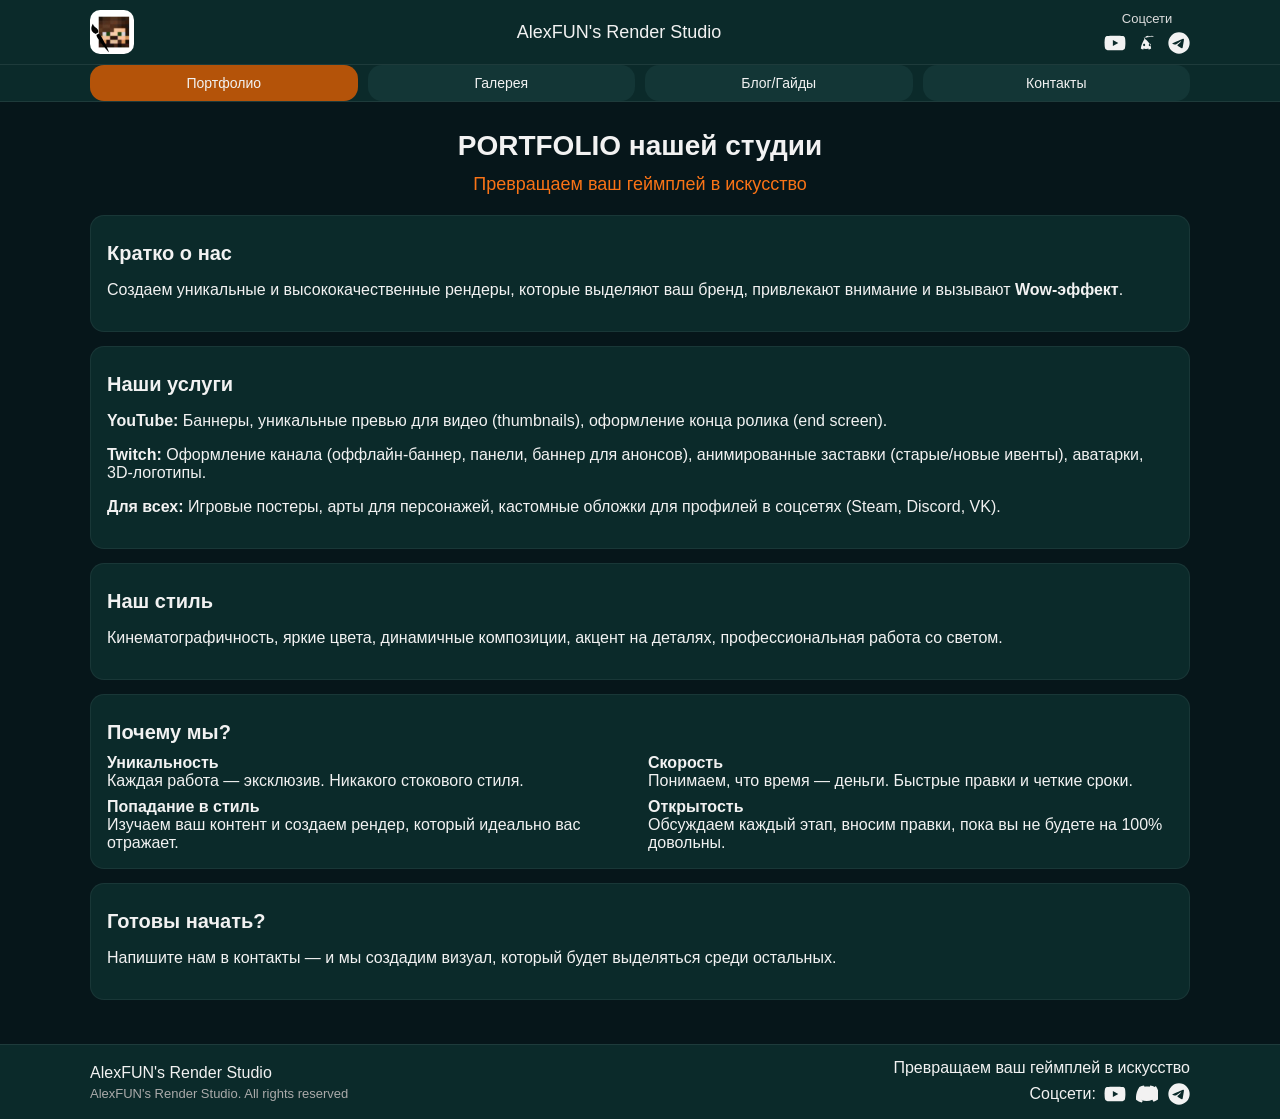
==== commit 68852ea3: "Update index.html" ====
--- a/index.html
+++ b/index.html
@@ -30,8 +30,8 @@
             </svg>
           </a>
           <a href="https://discord.gg/whpRHEESE" target="_blank" rel="noopener noreferrer">
-            <svg class="social-icon" viewBox="0 0 576 512" aria-label="Discord" role="img">
-              <path d="M492.5 69.8c-38.1-17.5-78.4-30-119.7-37.1-5.5 9.9-10.5 20.2-14.9 30.6-44.6-6.8-89.9-6.8-134.4 0-4.5-10.5-9.5-20.7-15.1-30.6-41.3 7.1-81.6 19.6-119.7 37.1-76.2 113.8-97.1 224.9-86.9 334.5 44.4 32.9 94 58 146.8 74.2 11.3-15.4 21.4-31.8 30-48.8-15.8-6.1-31.2-13.4-45.9-21.9 96.2 43.9 200.4 43.9 295.5 0 8.8 17 18.8 33.3 30 48.8 52.9-16.2 102.6-41.3 147.1-74.2 12.3-126.8-20.5-236.9-86.9-334.5z"/>
+            <svg class="social-icon" viewBox="0 0 640 512" aria-label="Discord" role="img">
+              <path d="M524.5 69.8c-22.5-10.3-46.6-18-71.8-22.3-3.1 5.5-6.7 12.6-9.2 18.6-26.8-4-53.4-4-79.6 0-2.5-6-6.1-13.1-9.2-18.6-25.3 4.3-49.4 12-71.8 22.3C204.6 220.4 149.7 314.2 140.2 412.4c23.7 17.5 46.6 28.4 68.8 35.2 5.9-8.1 11.3-16.7 15.9-25.8-7.8-3-15.3-6.6-22.5-10.8 27.4 12.9 57 19.9 87.8 19.9 30.8 0 60.4-7 87.8-19.9-7.2 4.2-14.7 7.8-22.5 10.8 4.7 9.1 10 17.7 15.9 25.8 22.2-6.8 45.1-17.7 68.8-35.2-9.5-98.2-64.4-192-220.1-306.2zM236.8 348.6c-16.4 0-29.9-15.1-29.9-33.7 0-18.6 13.2-33.7 29.9-33.7 16.8 0 30 15.1 29.9 33.7 0 18.6-13.2 33.7-29.9 33.7zM401.4 348.6c-16.4 0-29.9-15.1-29.9-33.7 0-18.6 13.2-33.7 29.9-33.7 16.8 0 30 15.1 29.9 33.7 0 18.6-13.2 33.7-29.9 33.7z"/>
             </svg>
           </a>
           <a href="https://t.me/AlexFUNRenderStudio" target="_blank" rel="noopener noreferrer">
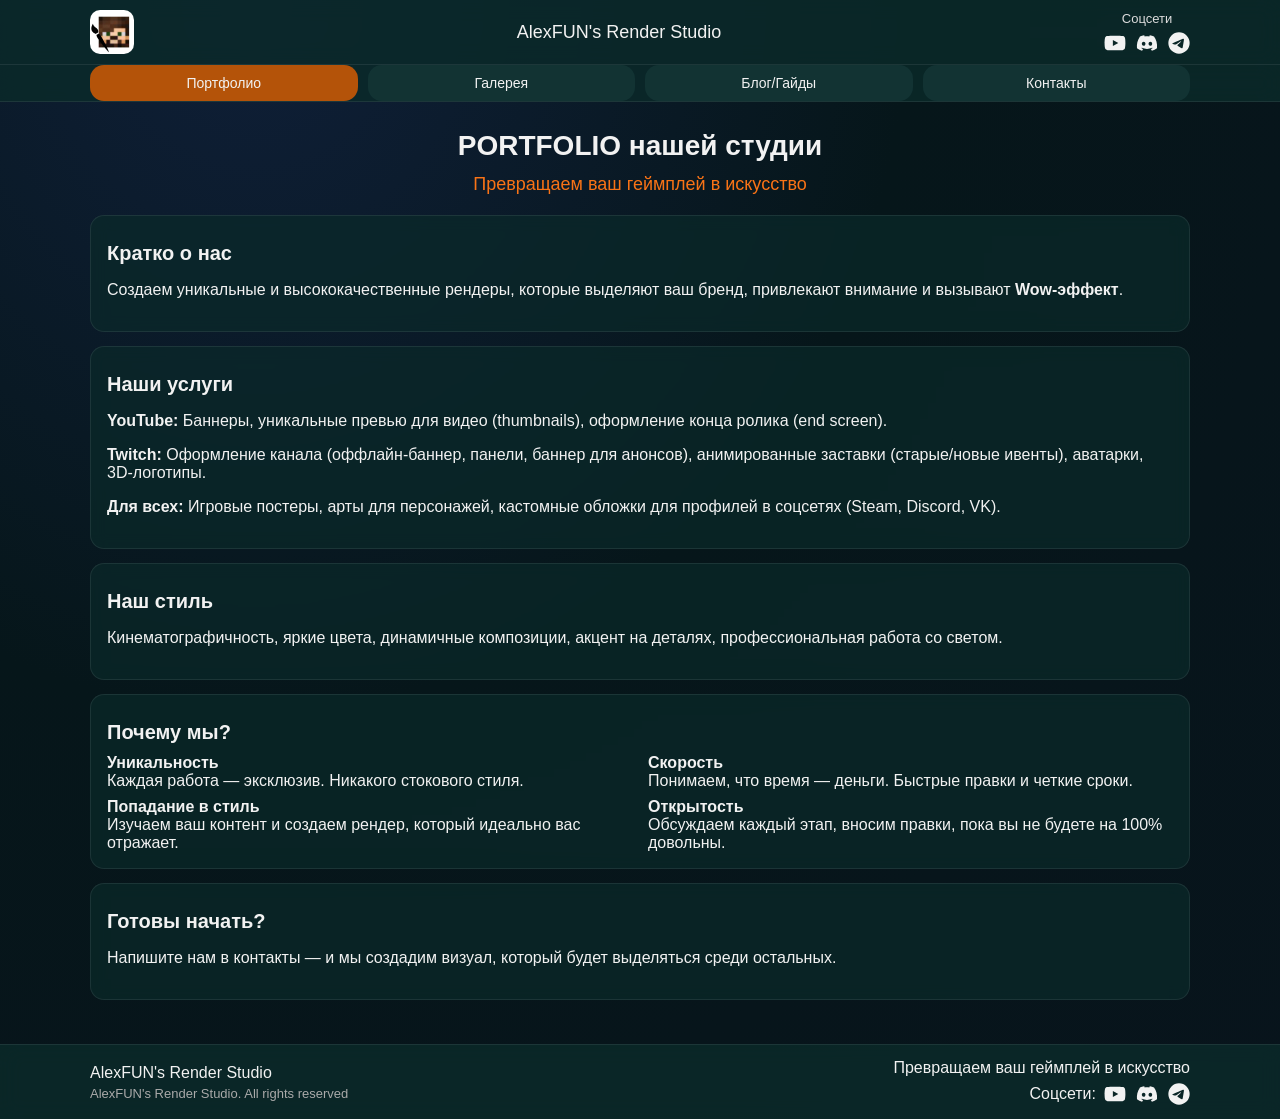
==== commit c018328e: "Update index.html" ====
--- a/index.html
+++ b/index.html
@@ -30,8 +30,8 @@
             </svg>
           </a>
           <a href="https://discord.gg/whpRHEESE" target="_blank" rel="noopener noreferrer">
-            <svg class="social-icon" viewBox="0 0 640 512" aria-label="Discord" role="img">
-              <path d="M524.5 69.8c-22.5-10.3-46.6-18-71.8-22.3-3.1 5.5-6.7 12.6-9.2 18.6-26.8-4-53.4-4-79.6 0-2.5-6-6.1-13.1-9.2-18.6-25.3 4.3-49.4 12-71.8 22.3C204.6 220.4 149.7 314.2 140.2 412.4c23.7 17.5 46.6 28.4 68.8 35.2 5.9-8.1 11.3-16.7 15.9-25.8-7.8-3-15.3-6.6-22.5-10.8 27.4 12.9 57 19.9 87.8 19.9 30.8 0 60.4-7 87.8-19.9-7.2 4.2-14.7 7.8-22.5 10.8 4.7 9.1 10 17.7 15.9 25.8 22.2-6.8 45.1-17.7 68.8-35.2-9.5-98.2-64.4-192-220.1-306.2zM236.8 348.6c-16.4 0-29.9-15.1-29.9-33.7 0-18.6 13.2-33.7 29.9-33.7 16.8 0 30 15.1 29.9 33.7 0 18.6-13.2 33.7-29.9 33.7zM401.4 348.6c-16.4 0-29.9-15.1-29.9-33.7 0-18.6 13.2-33.7 29.9-33.7 16.8 0 30 15.1 29.9 33.7 0 18.6-13.2 33.7-29.9 33.7z"/>
+            <svg class="social-icon" viewBox="0 0 640 640" aria-label="Discord" role="img" fill="currentColor">
+              <path d="M524.5 133.8C524.3 133.5 524.1 133.2 523.7 133.1C485.6 115.6 445.3 103.1 404 96C403.6 95.9 403.2 96 402.9 96.1C402.6 96.2 402.3 96.5 402.1 96.9C396.6 106.8 391.6 117.1 387.2 127.5C342.6 120.7 297.3 120.7 252.8 127.5C248.3 117 243.3 106.8 237.7 96.9C237.5 96.6 237.2 96.3 236.9 96.1C236.6 95.9 236.2 95.9 235.8 95.9C194.5 103 154.2 115.5 116.1 133C115.8 133.1 115.5 133.4 115.3 133.7C39.1 247.5 18.2 358.6 28.4 468.2C28.4 468.5 28.5 468.7 28.6 469C28.7 469.3 28.9 469.4 29.1 469.6C73.5 502.5 123.1 527.6 175.9 543.8C176.3 543.9 176.7 543.9 177 543.8C177.3 543.7 177.7 543.4 177.9 543.1C189.2 527.7 199.3 511.3 207.9 494.3C208 494.1 208.1 493.8 208.1 493.5C208.1 493.2 208.1 493 208 492.7C207.9 492.4 207.8 492.2 207.6 492.1C207.4 492 207.2 491.8 206.9 491.7C191.1 485.6 175.7 478.3 161 469.8C160.7 469.6 160.5 469.4 160.3 469.2C160.1 469 160 468.6 160 468.3C160 468 160 467.7 160.2 467.4C160.4 467.1 160.5 466.9 160.8 466.7C163.9 464.4 167 462 169.9 459.6C170.2 459.4 170.5 459.2 170.8 459.2C171.1 459.2 171.5 459.2 171.8 459.3C268 503.2 372.2 503.2 467.3 459.3C467.6 459.2 468 459.1 468.3 459.1C468.6 459.1 469 459.3 469.2 459.5C472.1 461.9 475.2 464.4 478.3 466.7C478.5 466.9 478.7 467.1 478.9 467.4C479.1 467.7 479.1 468 479.1 468.3C479.1 468.6 479 468.9 478.8 469.2C478.6 469.5 478.4 469.7 478.2 469.8C463.5 478.4 448.2 485.7 432.3 491.6C432.1 491.7 431.8 491.8 431.6 492C431.4 492.2 431.3 492.4 431.2 492.7C431.1 493 431.1 493.2 431.1 493.5C431.1 493.8 431.2 494 431.3 494.3C440.1 511.3 450.1 527.6 461.3 543.1C461.5 543.4 461.9 543.7 462.2 543.8C462.5 543.9 463 543.9 463.3 543.8C516.2 527.6 565.9 502.5 610.4 469.6C610.6 469.4 610.8 469.2 610.9 469C611 468.8 611.1 468.5 611.1 468.2C623.4 341.4 590.6 231.3 524.2 133.7zM222.5 401.5C193.5 401.5 169.7 374.9 169.7 342.3C169.7 309.7 193.1 283.1 222.5 283.1C252.2 283.1 275.8 309.9 275.3 342.3C275.3 375 251.9 401.5 222.5 401.5zM417.9 401.5C388.9 401.5 365.1 374.9 365.1 342.3C365.1 309.7 388.5 283.1 417.9 283.1C447.6 283.1 471.2 309.9 470.7 342.3C470.7 375 447.5 401.5 417.9 401.5z"/>
             </svg>
           </a>
           <a href="https://t.me/AlexFUNRenderStudio" target="_blank" rel="noopener noreferrer">
@@ -125,8 +125,8 @@
               </svg>
             </a>
             <a href="https://discord.gg/whpRHEESE" target="_blank" rel="noopener noreferrer">
-              <svg class="social-icon" viewBox="0 0 576 512" aria-label="Discord" role="img">
-                <path d="M492.5 69.8c-38.1-17.5-78.4-30-119.7-37.1-5.5 9.9-10.5 20.2-14.9 30.6-44.6-6.8-89.9-6.8-134.4 0-4.5-10.5-9.5-20.7-15.1-30.6-41.3 7.1-81.6 19.6-119.7 37.1-76.2 113.8-97.1 224.9-86.9 334.5 44.4 32.9 94 58 146.8 74.2 11.3-15.4 21.4-31.8 30-48.8-15.8-6.1-31.2-13.4-45.9-21.9 96.2 43.9 200.4 43.9 295.5 0 8.8 17 18.8 33.3 30 48.8 52.9-16.2 102.6-41.3 147.1-74.2 12.3-126.8-20.5-236.9-86.9-334.5z"/>
+              <svg class="social-icon" viewBox="0 0 640 640" aria-label="Discord" role="img" fill="currentColor">
+                <path d="M524.5 133.8C524.3 133.5 524.1 133.2 523.7 133.1C485.6 115.6 445.3 103.1 404 96C403.6 95.9 403.2 96 402.9 96.1C402.6 96.2 402.3 96.5 402.1 96.9C396.6 106.8 391.6 117.1 387.2 127.5C342.6 120.7 297.3 120.7 252.8 127.5C248.3 117 243.3 106.8 237.7 96.9C237.5 96.6 237.2 96.3 236.9 96.1C236.6 95.9 236.2 95.9 235.8 95.9C194.5 103 154.2 115.5 116.1 133C115.8 133.1 115.5 133.4 115.3 133.7C39.1 247.5 18.2 358.6 28.4 468.2C28.4 468.5 28.5 468.7 28.6 469C28.7 469.3 28.9 469.4 29.1 469.6C73.5 502.5 123.1 527.6 175.9 543.8C176.3 543.9 176.7 543.9 177 543.8C177.3 543.7 177.7 543.4 177.9 543.1C189.2 527.7 199.3 511.3 207.9 494.3C208 494.1 208.1 493.8 208.1 493.5C208.1 493.2 208.1 493 208 492.7C207.9 492.4 207.8 492.2 207.6 492.1C207.4 492 207.2 491.8 206.9 491.7C191.1 485.6 175.7 478.3 161 469.8C160.7 469.6 160.5 469.4 160.3 469.2C160.1 469 160 468.6 160 468.3C160 468 160 467.7 160.2 467.4C160.4 467.1 160.5 466.9 160.8 466.7C163.9 464.4 167 462 169.9 459.6C170.2 459.4 170.5 459.2 170.8 459.2C171.1 459.2 171.5 459.2 171.8 459.3C268 503.2 372.2 503.2 467.3 459.3C467.6 459.2 468 459.1 468.3 459.1C468.6 459.1 469 459.3 469.2 459.5C472.1 461.9 475.2 464.4 478.3 466.7C478.5 466.9 478.7 467.1 478.9 467.4C479.1 467.7 479.1 468 479.1 468.3C479.1 468.6 479 468.9 478.8 469.2C478.6 469.5 478.4 469.7 478.2 469.8C463.5 478.4 448.2 485.7 432.3 491.6C432.1 491.7 431.8 491.8 431.6 492C431.4 492.2 431.3 492.4 431.2 492.7C431.1 493 431.1 493.2 431.1 493.5C431.1 493.8 431.2 494 431.3 494.3C440.1 511.3 450.1 527.6 461.3 543.1C461.5 543.4 461.9 543.7 462.2 543.8C462.5 543.9 463 543.9 463.3 543.8C516.2 527.6 565.9 502.5 610.4 469.6C610.6 469.4 610.8 469.2 610.9 469C611 468.8 611.1 468.5 611.1 468.2C623.4 341.4 590.6 231.3 524.2 133.7zM222.5 401.5C193.5 401.5 169.7 374.9 169.7 342.3C169.7 309.7 193.1 283.1 222.5 283.1C252.2 283.1 275.8 309.9 275.3 342.3C275.3 375 251.9 401.5 222.5 401.5zM417.9 401.5C388.9 401.5 365.1 374.9 365.1 342.3C365.1 309.7 388.5 283.1 417.9 283.1C447.6 283.1 471.2 309.9 470.7 342.3C470.7 375 447.5 401.5 417.9 401.5z"/>
               </svg>
             </a>
             <a href="https://t.me/AlexFUNRenderStudio" target="_blank" rel="noopener noreferrer">
--- a/style.css
+++ b/style.css
@@ -6,7 +6,7 @@
   margin: 0;
   padding: 0;
   font-family: Arial, Helvetica, sans-serif;
-  background: #06161a;
+  background: radial-gradient(ellipse at 20% 0%, #0f1f38 0%, #06161a 45%, #08141c 100%);
   color: #f2f2f2;
 }
 
@@ -25,7 +25,8 @@
 }
 
 .top-header {
-  background: #0b2a2a;
+  background: rgba(11, 42, 42, 0.85);
+  backdrop-filter: blur(10px);
   border-bottom: 1px solid rgba(255,255,255,0.08);
 }
 
@@ -54,7 +55,8 @@
 }
 
 .nav-row {
-  background: #0b2a2a;
+  background: rgba(11, 42, 42, 0.85);
+  backdrop-filter: blur(10px);
   border-bottom: 1px solid rgba(255,255,255,0.08);
 }
 
@@ -76,7 +78,7 @@
   justify-content: center;
   padding: 10px 12px;
   border-radius: 14px;
-  background: #133636;
+  background: rgba(19, 54, 54, 0.9);
   color: #f2f2f2;
   text-decoration: none;
   transition: 0.2s;
@@ -84,7 +86,7 @@
 }
 
 .pill:hover {
-  background: #1a4a4a;
+  background: rgba(26, 74, 74, 0.95);
 }
 
 .pill.active {
@@ -142,8 +144,9 @@
 }
 
 .card {
-  background: #0b2a2a;
-  border: 1px solid rgba(255,255,255,0.06);
+  background: rgba(11, 42, 42, 0.7);
+  backdrop-filter: blur(8px);
+  border: 1px solid rgba(255,255,255,0.08);
   border-radius: 14px;
   padding: 16px;
   margin: 14px 0;
@@ -152,7 +155,8 @@
 
 .card:hover {
   transform: translateY(-3px);
-  border-color: #b45309;
+  border-color: rgba(180, 83, 9, 0.6);
+  box-shadow: 0 8px 24px rgba(15, 31, 56, 0.4);
 }
 
 .text-block {
@@ -172,10 +176,11 @@
 }
 
 .work-card {
-  background: #0b2a2a;
+  background: rgba(11, 42, 42, 0.7);
+  backdrop-filter: blur(8px);
   border-radius: 14px;
   overflow: hidden;
-  border: 1px solid rgba(255,255,255,0.06);
+  border: 1px solid rgba(255,255,255,0.08);
   transition: 0.2s;
 }
 
@@ -196,12 +201,13 @@
 
 .slider {
   height: 450px;
-  background: #0b2a2a;
+  background: rgba(11, 42, 42, 0.7);
+  backdrop-filter: blur(8px);
   border-radius: 16px;
   overflow: hidden;
   position: relative;
   margin: 18px 0;
-  border: 1px solid rgba(255,255,255,0.06);
+  border: 1px solid rgba(255,255,255,0.08);
 }
 
 .slider img {
@@ -240,7 +246,8 @@
 
 .footer {
   margin-top: auto;
-  background: #0b2a2a;
+  background: rgba(11, 42, 42, 0.85);
+  backdrop-filter: blur(10px);
   border-top: 1px solid rgba(255,255,255,0.08);
   padding: 14px 0;
 }
@@ -284,24 +291,26 @@
 .form {
   display: flex;
   flex-direction: column;
-  gap: 12px;
+  gap: 14px;
 }
 
 .form-row {
   display: grid;
   grid-template-columns: 1fr 1fr;
-  gap: 12px;
+  gap: 14px;
 }
 
 .form input,
 .form textarea {
   width: 100%;
-  padding: 12px 14px;
+  padding: 13px 15px;
   border-radius: 10px;
-  border: 1px solid rgba(255,255,255,0.1);
-  background: #133636;
+  border: 1px solid rgba(255,255,255,0.12);
+  background: rgba(19, 54, 54, 0.8);
+  backdrop-filter: blur(4px);
   color: #f2f2f2;
   font-size: 14px;
+  font-family: inherit;
   outline: none;
   transition: 0.2s;
 }
@@ -309,21 +318,22 @@
 .form input:focus,
 .form textarea:focus {
   border-color: #b45309;
+  box-shadow: 0 0 0 3px rgba(180, 83, 9, 0.15);
 }
 
 .form textarea {
-  min-height: 120px;
+  min-height: 130px;
   resize: vertical;
 }
 
 .form button {
-  padding: 12px 24px;
+  padding: 13px 28px;
   border-radius: 10px;
   border: none;
   background: #b45309;
   color: white;
   font-size: 15px;
-  font-weight: 500;
+  font-weight: 600;
   cursor: pointer;
   transition: 0.2s;
   align-self: flex-start;
@@ -331,6 +341,7 @@
 
 .form button:hover {
   background: #f97316;
+  transform: translateY(-1px);
 }
 
 .muted {
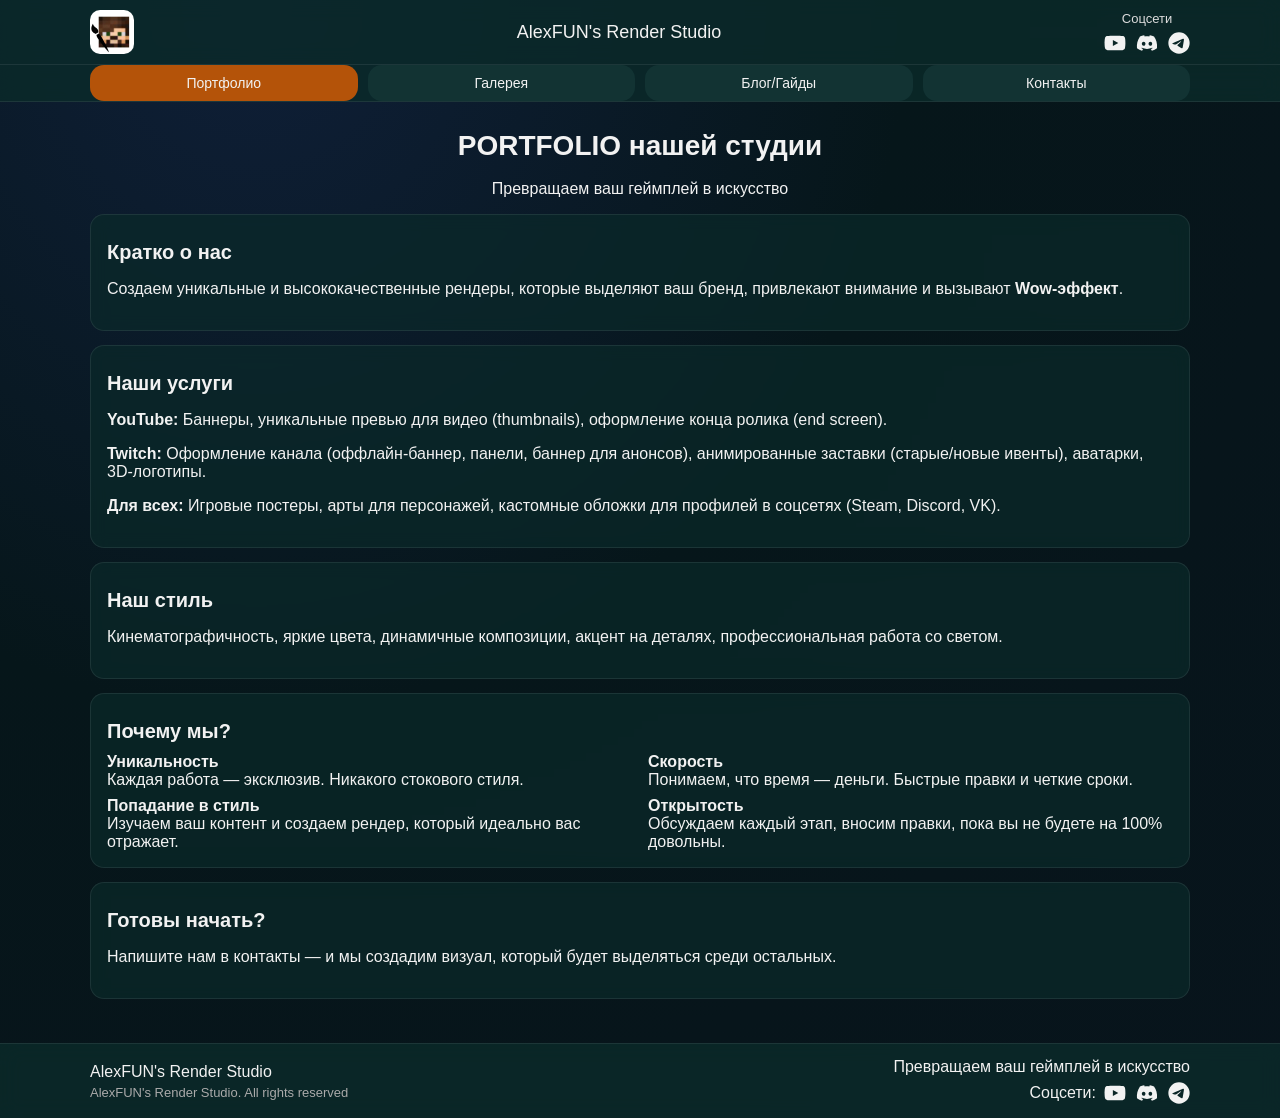
==== commit b7f72576: "Update index.html" ====
--- a/index.html
+++ b/index.html
@@ -59,7 +59,7 @@
   <main class="content">
 
     <h1 class="center">PORTFOLIO нашей студии</h1>
-    <p class="center" style="color: #f97316; font-weight: 500; margin: -6px 0 20px; font-size: 18px;">Превращаем ваш геймплей в искусство</p>
+    <p class="center subtitle">Превращаем ваш геймплей в искусство</p>
 
     <div class="card">
       <h2>Кратко о нас</h2>
--- a/style.css
+++ b/style.css
@@ -169,10 +169,20 @@
   gap: 8px 16px;
 }
 
+.gallery-intro {
+  margin: 0 0 18px;
+  text-align: center;
+}
+
+.gallery-intro p {
+  text-align: center;
+}
+
 .gallery-grid {
   display: grid;
   grid-template-columns: repeat(3, 1fr);
   gap: 14px;
+  margin: 20px 0;
 }
 
 .work-card {
@@ -193,41 +203,74 @@
   width: 100%;
   height: 220px;
   object-fit: cover;
+  display: block;
 }
 
 .work-title {
   padding: 10px;
+  font-size: 14px;
+  line-height: 1.45;
+  text-align: center;
+}
+
+.price-card {
+  text-align: left;
+}
+
+.price-card p {
+  margin: 6px 0;
+  text-align: left;
 }
 
 .slider {
-  height: 450px;
+  position: relative;
+  height: 420px;
+  margin: 18px 0 28px;
+  overflow: hidden;
+  border-radius: 16px;
   background: rgba(11, 42, 42, 0.7);
   backdrop-filter: blur(8px);
-  border-radius: 16px;
-  overflow: hidden;
+  border: 1px solid rgba(255, 255, 255, 0.08);
+  box-shadow: 0 10px 25px rgba(0, 0, 0, 0.22);
+}
+
+.slider-track {
   position: relative;
-  margin: 18px 0;
-  border: 1px solid rgba(255,255,255,0.08);
-}
-
-.slider img {
   width: 100%;
   height: 100%;
-  object-fit: contain;
+}
+
+.slide {
+  position: absolute;
+  inset: 0;
+  opacity: 0;
+  transition: opacity 0.55s ease;
+}
+
+.slide.active {
+  opacity: 1;
+}
+
+.slide img {
+  width: 100%;
+  height: 100%;
+  object-fit: cover;
+  object-position: center;
+  display: block;
 }
 
 .slider-btn {
   position: absolute;
   top: 50%;
   transform: translateY(-50%);
-  width: 44px;
-  height: 44px;
+  width: 46px;
+  height: 46px;
+  border: none;
   border-radius: 50%;
-  border: none;
   background: #b45309;
-  color: white;
+  color: #fff;
+  font-size: 18px;
   cursor: pointer;
-  font-size: 18px;
   z-index: 2;
   transition: 0.2s;
 }
@@ -244,48 +287,79 @@
   right: 10px;
 }
 
-.footer {
-  margin-top: auto;
-  background: rgba(11, 42, 42, 0.85);
-  backdrop-filter: blur(10px);
-  border-top: 1px solid rgba(255,255,255,0.08);
-  padding: 14px 0;
-}
-
-.footer-inner {
-  display: flex;
-  justify-content: space-between;
-  align-items: center;
-}
-
-.footer-left {
-  display: flex;
-  flex-direction: column;
-  gap: 4px;
-}
-
-.footer-brand {
+.blog-intro {
+  text-align: center;
+  margin-bottom: 24px;
   font-size: 16px;
+  color: #ccc;
+}
+
+.blog-section {
+  margin: 28px 0;
+}
+
+.blog-section h2 {
+  color: #f97316;
+  margin-bottom: 14px;
+  font-size: 22px;
+}
+
+.blog-section h3 {
+  margin: 18px 0 10px;
+  font-size: 18px;
+  color: #fff;
+}
+
+.benefits-list {
+  list-style: none;
+  padding: 0;
+  margin: 12px 0;
+}
+
+.benefits-list li {
+  padding: 6px 0;
+  line-height: 1.5;
+}
+
+.steps-list {
+  list-style: none;
+  padding: 0;
+  margin: 16px 0;
+}
+
+.steps-list li {
+  padding: 10px 0 10px 24px;
+  position: relative;
+  line-height: 1.5;
+}
+
+.steps-list li::before {
+  content: "";
+  position: absolute;
+  left: 0;
+  top: 50%;
+  transform: translateY(-50%);
+  width: 6px;
+  height: 6px;
+  border-radius: 50%;
+  background: #b45309;
+}
+
+.steps-list strong {
+  display: block;
+  margin-bottom: 4px;
+  color: #fff;
+}
+
+.meta-tag {
+  display: inline-block;
+  background: rgba(180, 83, 9, 0.2);
+  color: #f97316;
+  padding: 4px 12px;
+  border-radius: 20px;
+  font-size: 12px;
   font-weight: 500;
-}
-
-.copyright {
-  font-size: 13px;
-  color: #aaa;
-}
-
-.footer-right {
-  text-align: right;
-  display: flex;
-  flex-direction: column;
-  gap: 6px;
-  align-items: flex-end;
-}
-
-.footer-social {
-  display: flex;
-  align-items: center;
-  gap: 8px;
+  margin-bottom: 12px;
 }
 
 .form {
@@ -344,6 +418,50 @@
   transform: translateY(-1px);
 }
 
+.footer {
+  margin-top: auto;
+  background: rgba(11, 42, 42, 0.85);
+  backdrop-filter: blur(10px);
+  border-top: 1px solid rgba(255,255,255,0.08);
+  padding: 14px 0;
+}
+
+.footer-inner {
+  display: flex;
+  justify-content: space-between;
+  align-items: center;
+}
+
+.footer-left {
+  display: flex;
+  flex-direction: column;
+  gap: 4px;
+}
+
+.footer-brand {
+  font-size: 16px;
+  font-weight: 500;
+}
+
+.copyright {
+  font-size: 13px;
+  color: #aaa;
+}
+
+.footer-right {
+  text-align: right;
+  display: flex;
+  flex-direction: column;
+  gap: 6px;
+  align-items: flex-end;
+}
+
+.footer-social {
+  display: flex;
+  align-items: center;
+  gap: 8px;
+}
+
 .muted {
   color: #aaa;
   font-size: 14px;
@@ -377,6 +495,11 @@
     grid-template-columns: 1fr;
   }
 
+  .form button {
+    width: 100%;
+    text-align: center;
+  }
+
   .slider {
     height: 300px;
   }
